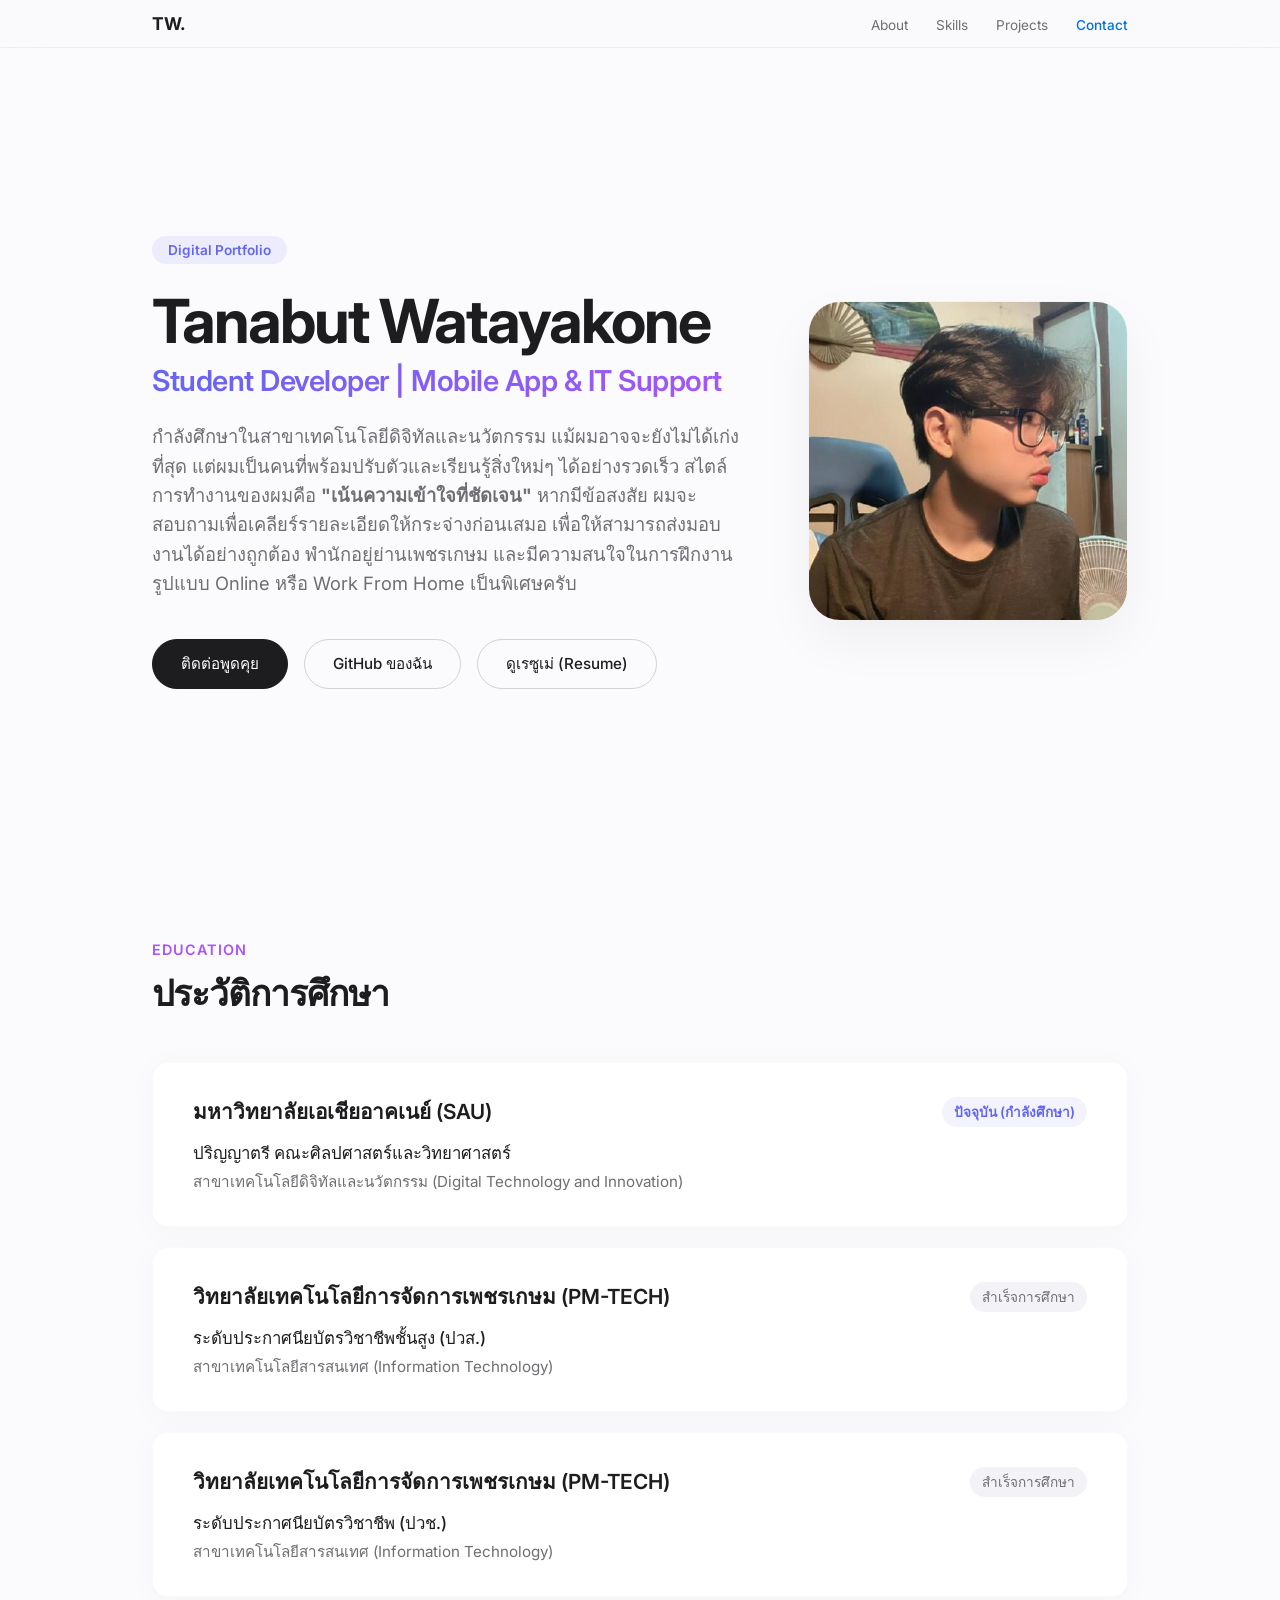
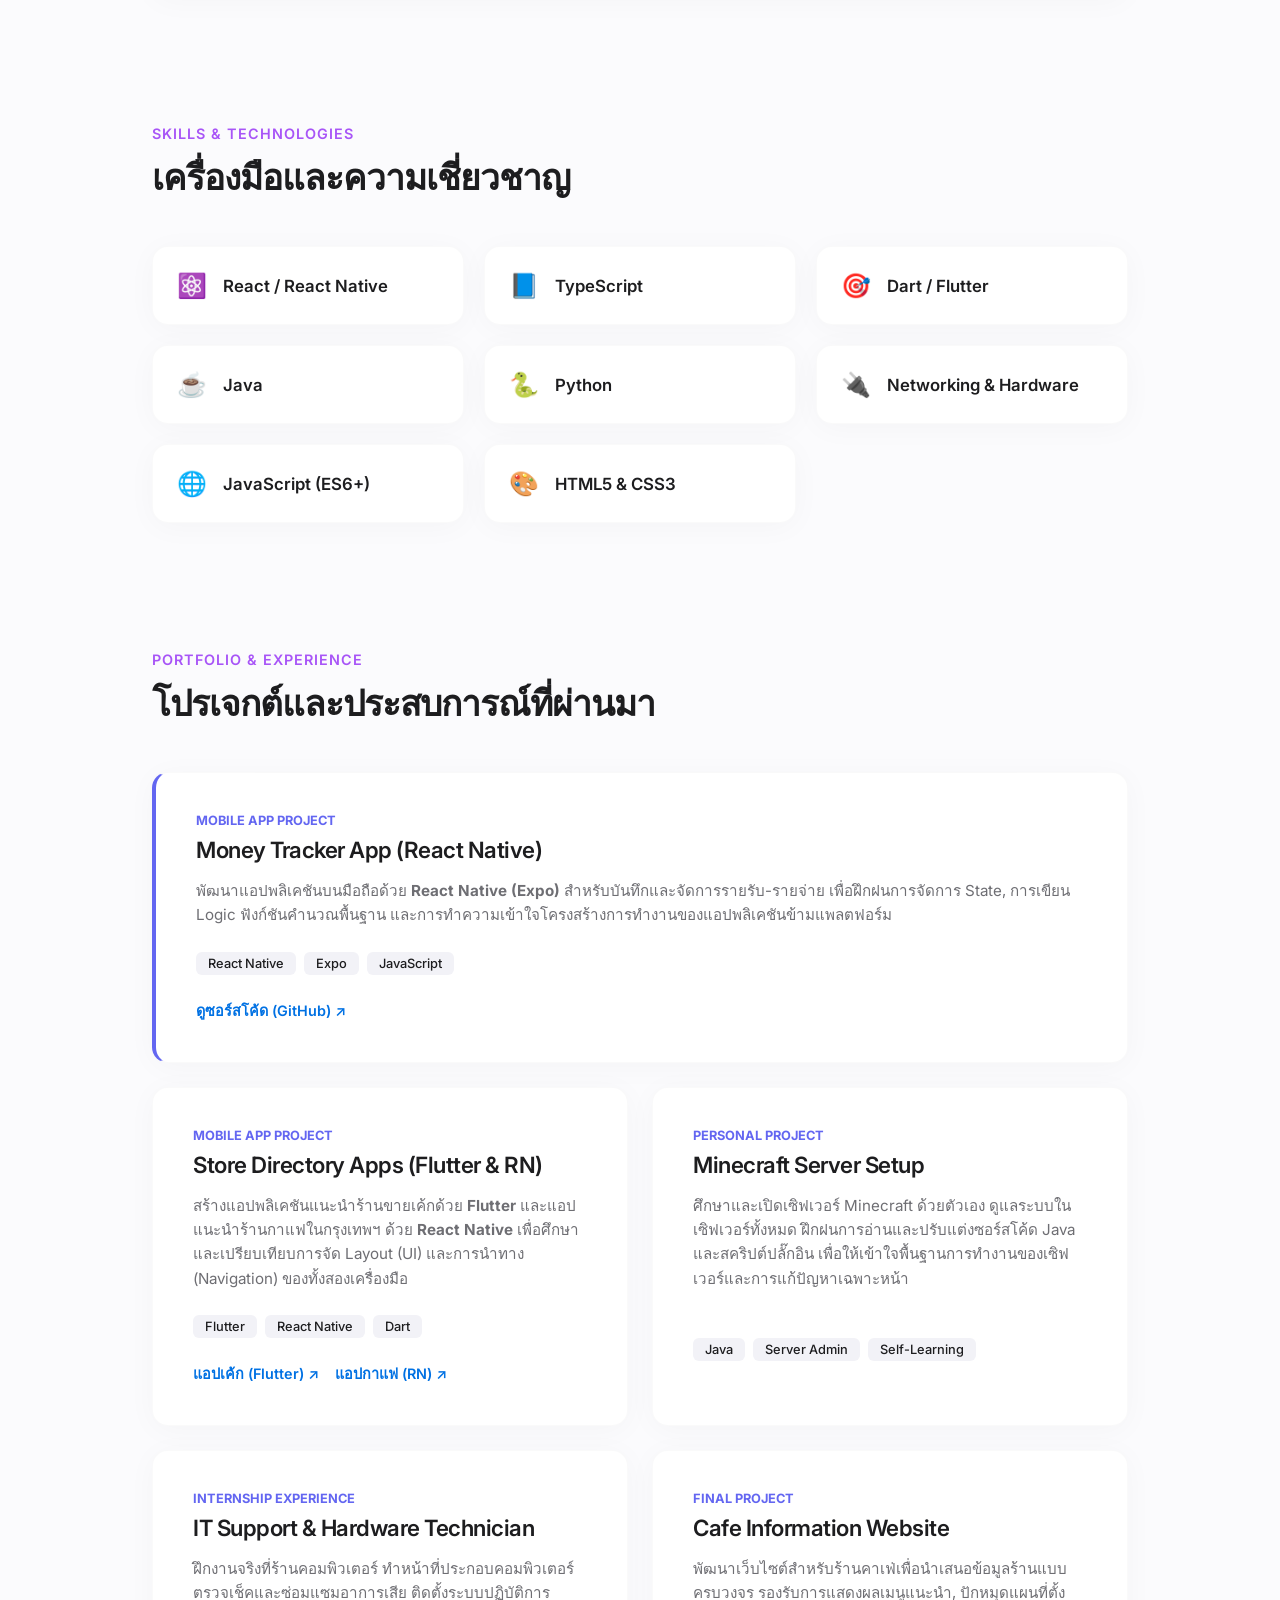
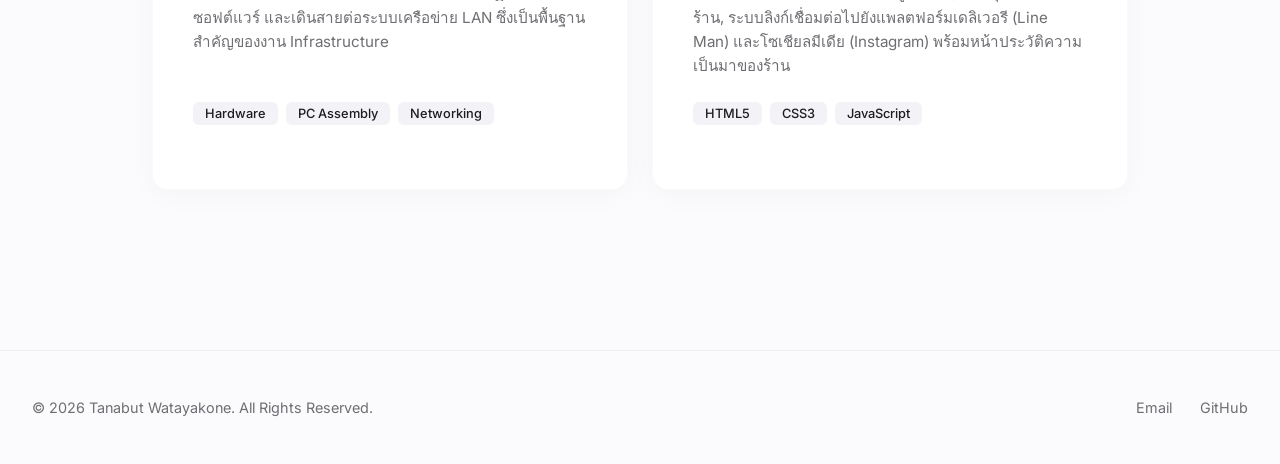
==== index.html @ 660d1220 "my resume" ====
<!doctype html>
<html lang="th">
  <head>
    <meta charset="UTF-8" />
    <meta name="viewport" content="width=device-width, initial-scale=1.0" />
    <link
      rel="icon"
      href="data:image/svg+xml,<svg xmlns=%22http://www.w3.org/2000/svg%22 viewBox=%220 0 100 100%22><text y=%22.9em%22 font-size=%2290%22>👨‍💻</text></svg>"
    />

    <!-- Meta Tags สำหรับการแชร์ไปยังแพลตฟอร์มต่างๆ (LINE, Facebook, Discord) -->
    <meta property="og:type" content="website" />
    <meta
      property="og:title"
      content="Tanabut Watayakone | Portfolio & Resume"
    />
    <meta
      property="og:description"
      content="นักศึกษาสาขาเทคโนโลยีดิจิทัลและนวัตกรรม มีทักษะความรู้ด้านการพัฒนา Mobile Application และโครงสร้างพื้นฐานไอที พร้อมเปิดรับโอกาสฝึกงาน"
    />
    <meta property="og:url" content="https://andbxnk.github.io/" />
    <meta property="og:image" content="https://andbxnk.github.io/profile.jpg" />
    <title>Tanabut Watayakone | Portfolio</title>
    <link rel="stylesheet" href="style.css" />
    <!-- ฟอนต์ Inter เพื่อความสะอาดและทันสมัย -->
    <link
      href="https://fonts.googleapis.com/css2?family=Inter:wght@300;400;500;600;700&display=swap"
      rel="stylesheet"
    />
  </head>
  <body>
    <!-- Navigation Bar -->
    <nav class="navbar">
      <div class="nav-container">
        <a href="#" class="nav-logo">TW.</a>
        <div class="nav-links">
          <a href="#about">About</a>
          <a href="#skills">Skills</a>
          <a href="#projects">Projects</a>
          <a href="mailto:tanabut1955@gmail.com" class="nav-cta">Contact</a>
        </div>
      </div>
    </nav>

    <main class="container">
      <!-- Section 1: Hero -->
      <section class="hero animate-on-scroll">
        <div class="hero-container">
          <div class="hero-content">
            <span class="badge">Digital Portfolio</span>
            <h1 class="hero-name">Tanabut Watayakone</h1>
            <h2 class="hero-title">
              Student Developer | Mobile App & IT Support
            </h2>
            <p class="hero-bio">
              กำลังศึกษาในสาขาเทคโนโลยีดิจิทัลและนวัตกรรม
              แม้ผมอาจจะยังไม่ได้เก่งที่สุด
              แต่ผมเป็นคนที่พร้อมปรับตัวและเรียนรู้สิ่งใหม่ๆ ได้อย่างรวดเร็ว
              สไตล์การทำงานของผมคือ
              <strong>"เน้นความเข้าใจที่ชัดเจน"</strong> หากมีข้อสงสัย
              ผมจะสอบถามเพื่อเคลียร์รายละเอียดให้กระจ่างก่อนเสมอ
              เพื่อให้สามารถส่งมอบงานได้อย่างถูกต้อง พำนักอยู่ย่านเพชรเกษม
              และมีความสนใจในการฝึกงานรูปแบบ Online หรือ Work From Home
              เป็นพิเศษครับ
            </p>
            <div class="hero-actions">
              <a href="mailto:tanabut1955@gmail.com" class="btn btn-primary"
                >ติดต่อพูดคุย</a
              >
              <a
                href="https://github.com/andbxnk"
                target="_blank"
                class="btn btn-secondary"
                >GitHub ของฉัน</a
              >
              <a href="resume.html" target="_blank" class="btn btn-secondary"
                >ดูเรซูเม่ (Resume)</a
              >
            </div>
          </div>
          <div class="hero-image">
            <img src="profile.jpg" alt="Tanabut Watayakone" />
          </div>
        </div>
      </section>

      <!-- Section 2: Education -->
      <section id="about" class="section animate-on-scroll">
        <h3 class="section-tag">Education</h3>
        <h2 class="section-title">ประวัติการศึกษา</h2>
        <div class="education-timeline">
          <div class="education-card">
            <div class="edu-header">
              <h4>มหาวิทยาลัยเอเชียอาคเนย์ (SAU)</h4>
              <span class="edu-date status-current">ปัจจุบัน (กำลังศึกษา)</span>
            </div>
            <p class="edu-degree">ปริญญาตรี คณะศิลปศาสตร์และวิทยาศาสตร์</p>
            <p class="edu-major">
              สาขาเทคโนโลยีดิจิทัลและนวัตกรรม (Digital Technology and
              Innovation)
            </p>
          </div>

          <div class="education-card">
            <div class="edu-header">
              <h4>วิทยาลัยเทคโนโลยีการจัดการเพชรเกษม (PM-TECH)</h4>
              <span class="edu-date">สำเร็จการศึกษา</span>
            </div>
            <p class="edu-degree">ระดับประกาศนียบัตรวิชาชีพชั้นสูง (ปวส.)</p>
            <p class="edu-major">
              สาขาเทคโนโลยีสารสนเทศ (Information Technology)
            </p>
          </div>

          <div class="education-card">
            <div class="edu-header">
              <h4>วิทยาลัยเทคโนโลยีการจัดการเพชรเกษม (PM-TECH)</h4>
              <span class="edu-date">สำเร็จการศึกษา</span>
            </div>
            <p class="edu-degree">ระดับประกาศนียบัตรวิชาชีพ (ปวช.)</p>
            <p class="edu-major">
              สาขาเทคโนโลยีสารสนเทศ (Information Technology)
            </p>
          </div>
        </div>
      </section>

      <!-- Section 3: Skills -->
      <section id="skills" class="section animate-on-scroll">
        <h3 class="section-tag">Skills & Technologies</h3>
        <h2 class="section-title">เครื่องมือและความเชี่ยวชาญ</h2>
        <div class="skills-grid">
          <div class="skill-card">
            <span class="skill-icon">⚛️</span>
            <h4>React / React Native</h4>
          </div>
          <div class="skill-card">
            <span class="skill-icon">📘</span>
            <h4>TypeScript</h4>
          </div>
          <div class="skill-card">
            <span class="skill-icon">🎯</span>
            <h4>Dart / Flutter</h4>
          </div>
          <div class="skill-card">
            <span class="skill-icon">☕</span>
            <h4>Java</h4>
          </div>
          <div class="skill-card">
            <span class="skill-icon">🐍</span>
            <h4>Python</h4>
          </div>
          <div class="skill-card">
            <span class="skill-icon">🔌</span>
            <h4>Networking & Hardware</h4>
          </div>
          <div class="skill-card">
            <span class="skill-icon">🌐</span>
            <h4>JavaScript (ES6+)</h4>
          </div>
          <div class="skill-card">
            <span class="skill-icon">🎨</span>
            <h4>HTML5 & CSS3</h4>
          </div>
        </div>
      </section>

      <!-- Section 4: Projects & Experience -->
      <section id="projects" class="section animate-on-scroll">
        <h3 class="section-tag">Portfolio & Experience</h3>
        <h2 class="section-title">โปรเจกต์และประสบการณ์ที่ผ่านมา</h2>

        <div class="projects-grid">
          <!-- ผลงาน 1: React Native App -->
          <div class="project-card featured-card">
            <div class="project-status">Mobile App Project</div>
            <h3>Money Tracker App (React Native)</h3>
            <p class="project-desc">
              พัฒนาแอปพลิเคชันบนมือถือด้วย
              <strong>React Native (Expo)</strong>
              สำหรับบันทึกและจัดการรายรับ-รายจ่าย เพื่อฝึกฝนการจัดการ State,
              การเขียน Logic ฟังก์ชันคำนวณพื้นฐาน
              และการทำความเข้าใจโครงสร้างการทำงานของแอปพลิเคชันข้ามแพลตฟอร์ม
            </p>
            <div class="project-tags">
              <span>React Native</span><span>Expo</span><span>JavaScript</span>
            </div>
            <div class="project-links">
              <a
                href="https://github.com/andbxnk/rn-money-tracker-app"
                target="_blank"
                class="btn-link"
                >ดูซอร์สโค้ด (GitHub) ↗</a
              >
            </div>
          </div>

          <!-- ผลงาน 2: Flutter & React Native Directory -->
          <div class="project-card">
            <div class="project-status">Mobile App Project</div>
            <h3>Store Directory Apps (Flutter & RN)</h3>
            <p class="project-desc">
              สร้างแอปพลิเคชันแนะนำร้านขายเค้กด้วย
              <strong>Flutter</strong> และแอปแนะนำร้านกาแฟในกรุงเทพฯ ด้วย
              <strong>React Native</strong> เพื่อศึกษาและเปรียบเทียบการจัด
              Layout (UI) และการนำทาง (Navigation) ของทั้งสองเครื่องมือ
            </p>
            <div class="project-tags">
              <span>Flutter</span><span>React Native</span><span>Dart</span>
            </div>
            <div class="project-links">
              <a
                href="https://github.com/andbxnk/flutter_cake_shop_app"
                target="_blank"
                class="btn-link"
                >แอปเค้ก (Flutter) ↗</a
              >
              <a
                href="https://github.com/andbxnk/rn-top-bkk-coffee-app-master-main"
                target="_blank"
                class="btn-link"
                >แอปกาแฟ (RN) ↗</a
              >
            </div>
          </div>

          <!-- ผลงาน 3: Minecraft Server -->
          <div class="project-card">
            <div class="project-status">Personal Project</div>
            <h3>Minecraft Server Setup</h3>
            <p class="project-desc">
              ศึกษาและเปิดเซิฟเวอร์ Minecraft ด้วยตัวเอง
              ดูแลระบบในเซิฟเวอร์ทั้งหมด ฝึกฝนการอ่านและปรับแต่งซอร์สโค้ด Java
              และสคริปต์ปลั๊กอิน
              เพื่อให้เข้าใจพื้นฐานการทำงานของเซิฟเวอร์และการแก้ปัญหาเฉพาะหน้า
            </p>
            <div class="project-tags">
              <span>Java</span><span>Server Admin</span
              ><span>Self-Learning</span>
            </div>
          </div>

          <!-- ผลงาน 4: ฝึกงานร้านคอมพิวเตอร์ -->
          <div class="project-card">
            <div class="project-status">Internship Experience</div>
            <h3>IT Support & Hardware Technician</h3>
            <p class="project-desc">
              ฝึกงานจริงที่ร้านคอมพิวเตอร์ ทำหน้าที่ประกอบคอมพิวเตอร์
              ตรวจเช็คและซ่อมแซมอาการเสีย ติดตั้งระบบปฏิบัติการ ซอฟต์แวร์
              และเดินสายต่อระบบเครือข่าย LAN ซึ่งเป็นพื้นฐานสำคัญของงาน
              Infrastructure
            </p>
            <div class="project-tags">
              <span>Hardware</span><span>PC Assembly</span
              ><span>Networking</span>
            </div>
          </div>

          <!-- ผลงาน: เว็บไซต์ร้านคาเฟ่ -->
          <div class="project-card">
            <div class="project-status">Final Project</div>
            <h3>Cafe Information Website</h3>
            <p class="project-desc">
              พัฒนาเว็บไซต์สำหรับร้านคาเฟ่เพื่อนำเสนอข้อมูลร้านแบบครบวงจร
              รองรับการแสดงผลเมนูแนะนำ, ปักหมุดแผนที่ตั้งร้าน,
              ระบบลิงก์เชื่อมต่อไปยังแพลตฟอร์มเดลิเวอรี (Line Man)
              และโซเชียลมีเดีย (Instagram) พร้อมหน้าประวัติความเป็นมาของร้าน
            </p>
            <div class="project-tags">
              <span>HTML5</span><span>CSS3</span><span>JavaScript</span>
            </div>
          </div>
        </div>
      </section>
    </main>

    <!-- Footer -->
    <footer class="footer">
      <p>© 2026 Tanabut Watayakone. All Rights Reserved.</p>
      <div class="footer-links">
        <a href="mailto:tanabut1955@gmail.com">Email</a>
        <a href="https://github.com/andbxnk" target="_blank">GitHub</a>
      </div>
    </footer>

    <script src="script.js"></script>
  </body>
</html>
---- style.css ----
/* ================= Design System (Apple + Stripe + Steam) ================= */
:root {
    --bg-color: #fbfbfd;           
    --card-bg: #ffffff;
    --text-main: #1d1d1f;          
    --text-muted: #6e6e73;         
    --accent-color: #0071e3;       
    --gradient-stripe: linear-gradient(135deg, #6366f1 0%, #a855f7 100%); 
    --border-radius-apple: 16px;    
    --shadow-subtle: 0 4px 30px rgba(0, 0, 0, 0.03);
    --shadow-hover: 0 20px 40px rgba(0, 0, 0, 0.08); 
}

/* ================= Base Reset ================= */
* {
    margin: 0;
    padding: 0;
    box-sizing: border-box;
    scroll-behavior: smooth;
}

body {
    font-family: 'Inter', -apple-system, BlinkMacSystemFont, sans-serif;
    background-color: var(--bg-color);
    color: var(--text-main);
    -webkit-font-smoothing: antialiased;
    padding-top: 80px; 
}

.container {
    width: 100%;
    max-width: 1040px;
    margin: 0 auto;
    padding: 0 2rem;
}

/* ================= Navigation Bar ================= */
.navbar {
    position: fixed;
    top: 0;
    left: 0;
    width: 100%;
    height: 48px;
    background: rgba(251, 251, 253, 0.8);
    backdrop-filter: blur(20px); 
    -webkit-backdrop-filter: blur(20px);
    z-index: 1000;
    border-bottom: 1px solid rgba(0, 0, 0, 0.05);
    display: flex;
    align-items: center;
}

.nav-container {
    width: 100%;
    max-width: 1040px;
    margin: 0 auto;
    padding: 0 2rem;
    display: flex;
    justify-content: space-between;
    align-items: center;
}

.nav-logo {
    font-weight: 700;
    font-size: 1.1rem;
    color: var(--text-main);
    text-decoration: none;
}

.nav-links a {
    color: var(--text-muted);
    text-decoration: none;
    font-size: 0.85rem;
    margin-left: 1.5rem;
    transition: color 0.2s ease;
}

.nav-links a:hover {
    color: var(--text-main);
}

.nav-links .nav-cta {
    color: var(--accent-color);
    font-weight: 500;
}

/* ================= Hero Section ================= */
.hero {
    min-height: 85vh;
    display: flex;
    align-items: center;
}

.hero-container {
    display: flex;
    align-items: center;
    justify-content: space-between;
    gap: 4rem;
    width: 100%;
}

.hero-content {
    flex: 1;
}

.hero-image {
    flex-shrink: 0;
}

.hero-image img {
    width: 320px;
    height: 320px;
    object-fit: cover;
    border-radius: 32px; 
    box-shadow: 0 20px 50px rgba(0, 0, 0, 0.05);
    border: 1px solid rgba(0, 0, 0, 0.03);
    transition: all 0.5s cubic-bezier(0.16, 1, 0.3, 1);
}

.hero-image img:hover {
    transform: translateY(-8px) scale(1.02) rotate(1deg);
    box-shadow: 0 30px 60px rgba(0, 0, 0, 0.12);
}

.badge {
    display: inline-block;
    background: rgba(99, 102, 241, 0.1);
    color: #6366f1;
    padding: 6px 16px;
    border-radius: 99px;
    font-size: 0.85rem;
    font-weight: 600;
    margin-bottom: 1.5rem;
}

.hero-name {
    font-size: 3.8rem;
    font-weight: 700;
    letter-spacing: -2px;
    line-height: 1.1;
    margin-bottom: 0.5rem;
}

.hero-title {
    font-size: 1.8rem;
    font-weight: 600;
    letter-spacing: -0.5px;
    margin-bottom: 1.5rem;
    background: var(--gradient-stripe);
    -webkit-background-clip: text;
    -webkit-text-fill-color: transparent;
    background-clip: text;
}

.hero-bio {
    font-size: 1.15rem;
    color: var(--text-muted);
    max-width: 620px;
    line-height: 1.6;
    margin-bottom: 2.5rem;
}

.hero-actions {
    display: flex;
    gap: 1rem;
}

.btn {
    display: inline-block;
    padding: 12px 28px;
    border-radius: 980px;
    font-size: 0.95rem;
    font-weight: 500;
    text-decoration: none;
    transition: all 0.3s cubic-bezier(0.16, 1, 0.3, 1);
}

.btn-primary {
    background-color: var(--text-main);
    color: #fff;
    border: 1px solid var(--text-main);
}

.btn-primary:hover {
    background-color: #333;
    transform: translateY(-2px);
    box-shadow: var(--shadow-hover);
}

.btn-secondary {
    background-color: transparent;
    color: var(--text-main);
    border: 1px solid #d2d2d7;
}

.btn-secondary:hover {
    background-color: rgba(0,0,0,0.02);
    border-color: var(--text-main);
    transform: translateY(-2px);
}

/* ================= Generic Sections ================= */
.section {
    padding: 6rem 0 2rem 0;
}

.section-tag {
    font-size: 0.9rem;
    text-transform: uppercase;
    letter-spacing: 1px;
    color: #a855f7;
    margin-bottom: 0.5rem;
    font-weight: 600;
}

.section-title {
    font-size: 2.2rem;
    font-weight: 700;
    letter-spacing: -1px;
    margin-bottom: 2.5rem;
}

/* ================= Education Timeline Layout ================= */
.education-timeline {
    display: flex;
    flex-direction: column;
    gap: 1.25rem; 
}

.education-card {
    background: var(--card-bg);
    border-radius: var(--border-radius-apple);
    padding: 2rem 2.5rem;
    box-shadow: var(--shadow-subtle);
    border: 1px solid rgba(0,0,0,0.02);
    transition: transform 0.3s ease, box-shadow 0.3s ease;
}

.education-card:hover {
    transform: translateY(-4px);
    box-shadow: var(--shadow-hover);
}

.edu-header {
    display: flex;
    justify-content: space-between;
    align-items: center;
    margin-bottom: 0.75rem;
}

.edu-header h4 {
    font-size: 1.3rem;
    font-weight: 600;
}

.edu-date {
    font-size: 0.85rem;
    color: var(--text-muted);
    font-weight: 500;
    background: #f2f2f7;
    padding: 4px 12px;
    border-radius: 20px;
}

.edu-date.status-current {
    color: #6366f1;
    background: rgba(99, 102, 241, 0.08);
    font-weight: 600;
}

.edu-degree {
    font-size: 1.05rem;
    font-weight: 500;
    color: var(--text-main);
}

.edu-major {
    color: var(--text-muted);
    font-size: 0.95rem;
    margin-top: 0.25rem;
}

/* ================= Skills Grid ================= */
.skills-grid {
    display: grid;
    grid-template-columns: repeat(auto-fill, minmax(240px, 1fr));
    gap: 1.25rem;
}

.skill-card {
    background: var(--card-bg);
    padding: 1.5rem;
    border-radius: var(--border-radius-apple);
    box-shadow: var(--shadow-subtle);
    border: 1px solid rgba(0,0,0,0.02);
    display: flex;
    align-items: center;
    gap: 1rem;
    transition: all 0.3s cubic-bezier(0.16, 1, 0.3, 1);
}

.skill-card:hover {
    transform: translateY(-5px);
    box-shadow: var(--shadow-hover);
    border-color: rgba(99, 102, 241, 0.2);
}

.skill-icon {
    font-size: 1.5rem;
}

.skill-card h4 {
    font-size: 1.05rem;
    font-weight: 600;
}

/* ================= Projects Grid ================= */
.projects-grid {
    display: grid;
    grid-template-columns: repeat(2, 1fr);
    gap: 1.5rem;
}

.project-card {
    background: var(--card-bg);
    padding: 2.5rem;
    border-radius: var(--border-radius-apple);
    box-shadow: var(--shadow-subtle);
    border: 1px solid rgba(0, 0, 0, 0.02);
    display: flex;
    flex-direction: column;
    transition: all 0.4s cubic-bezier(0.16, 1, 0.3, 1);
}

.featured-card {
    grid-column: span 2;
    border-left: 4px solid #6366f1;
}

.project-card:hover {
    transform: translateY(-6px);
    box-shadow: var(--shadow-hover);
}

.project-status {
    font-size: 0.8rem;
    color: #6366f1;
    font-weight: 700;
    text-transform: uppercase;
    margin-bottom: 0.5rem;
}

.project-card h3 {
    font-size: 1.4rem;
    font-weight: 600;
    margin-bottom: 1rem;
    letter-spacing: -0.5px;
}

.project-desc {
    color: var(--text-muted);
    font-size: 0.95rem;
    line-height: 1.6;
    margin-bottom: 1.5rem;
    flex-grow: 1;
}

.project-tags {
    display: flex;
    flex-wrap: wrap;
    gap: 0.5rem;
    margin-bottom: 1.5rem;
}

.project-tags span {
    font-size: 0.8rem;
    font-weight: 500;
    background: #f2f2f7;
    color: var(--text-main);
    padding: 4px 12px;
    border-radius: 6px;
}

/* Project Links Style (ใหม่) */
.project-links {
    display: flex;
    flex-wrap: wrap;
    gap: 1rem;
    margin-top: auto;
}

.btn-link {
    font-size: 0.9rem;
    font-weight: 600;
    color: var(--accent-color);
    text-decoration: none;
    transition: all 0.2s ease;
}

.btn-link:hover {
    text-decoration: underline;
    color: #005bb5;
}

/* ================= Footer ================= */
.footer {
    margin-top: 8rem;
    padding: 3rem 2rem;
    border-top: 1px solid rgba(0,0,0,0.05);
    display: flex;
    justify-content: space-between;
    align-items: center;
    color: var(--text-muted);
    font-size: 0.9rem;
}

.footer-links a {
    color: var(--text-muted);
    text-decoration: none;
    margin-left: 1.5rem;
    transition: color 0.2s ease;
}

.footer-links a:hover {
    color: var(--accent-color);
}

/* ================= Animation Classes ================= */
.animate-on-scroll {
    opacity: 0;
    transform: translateY(40px);
    transition: opacity 0.8s cubic-bezier(0.16, 1, 0.3, 1), transform 0.8s cubic-bezier(0.16, 1, 0.3, 1);
}

.is-visible {
    opacity: 1;
    transform: translateY(0);
}

/* Responsive */
@media (max-width: 900px) {
    .hero-container {
        flex-direction: column-reverse;
        gap: 2.5rem;
        text-align: center;
        align-items: center;
    }
    .hero-image img {
        width: 240px;
        height: 240px;
    }
    .hero-actions {
        justify-content: center;
    }
}

@media (max-width: 768px) {
    .hero-name { font-size: 2.8rem; }
    .hero-title { font-size: 1.5rem; }
    .projects-grid { grid-template-columns: 1fr; }
    .featured-card { grid-column: span 1; }
    .edu-header { flex-direction: column; align-items: flex-start; gap: 0.5rem; }
    .footer { flex-direction: column; gap: 1rem; text-align: center; }
}
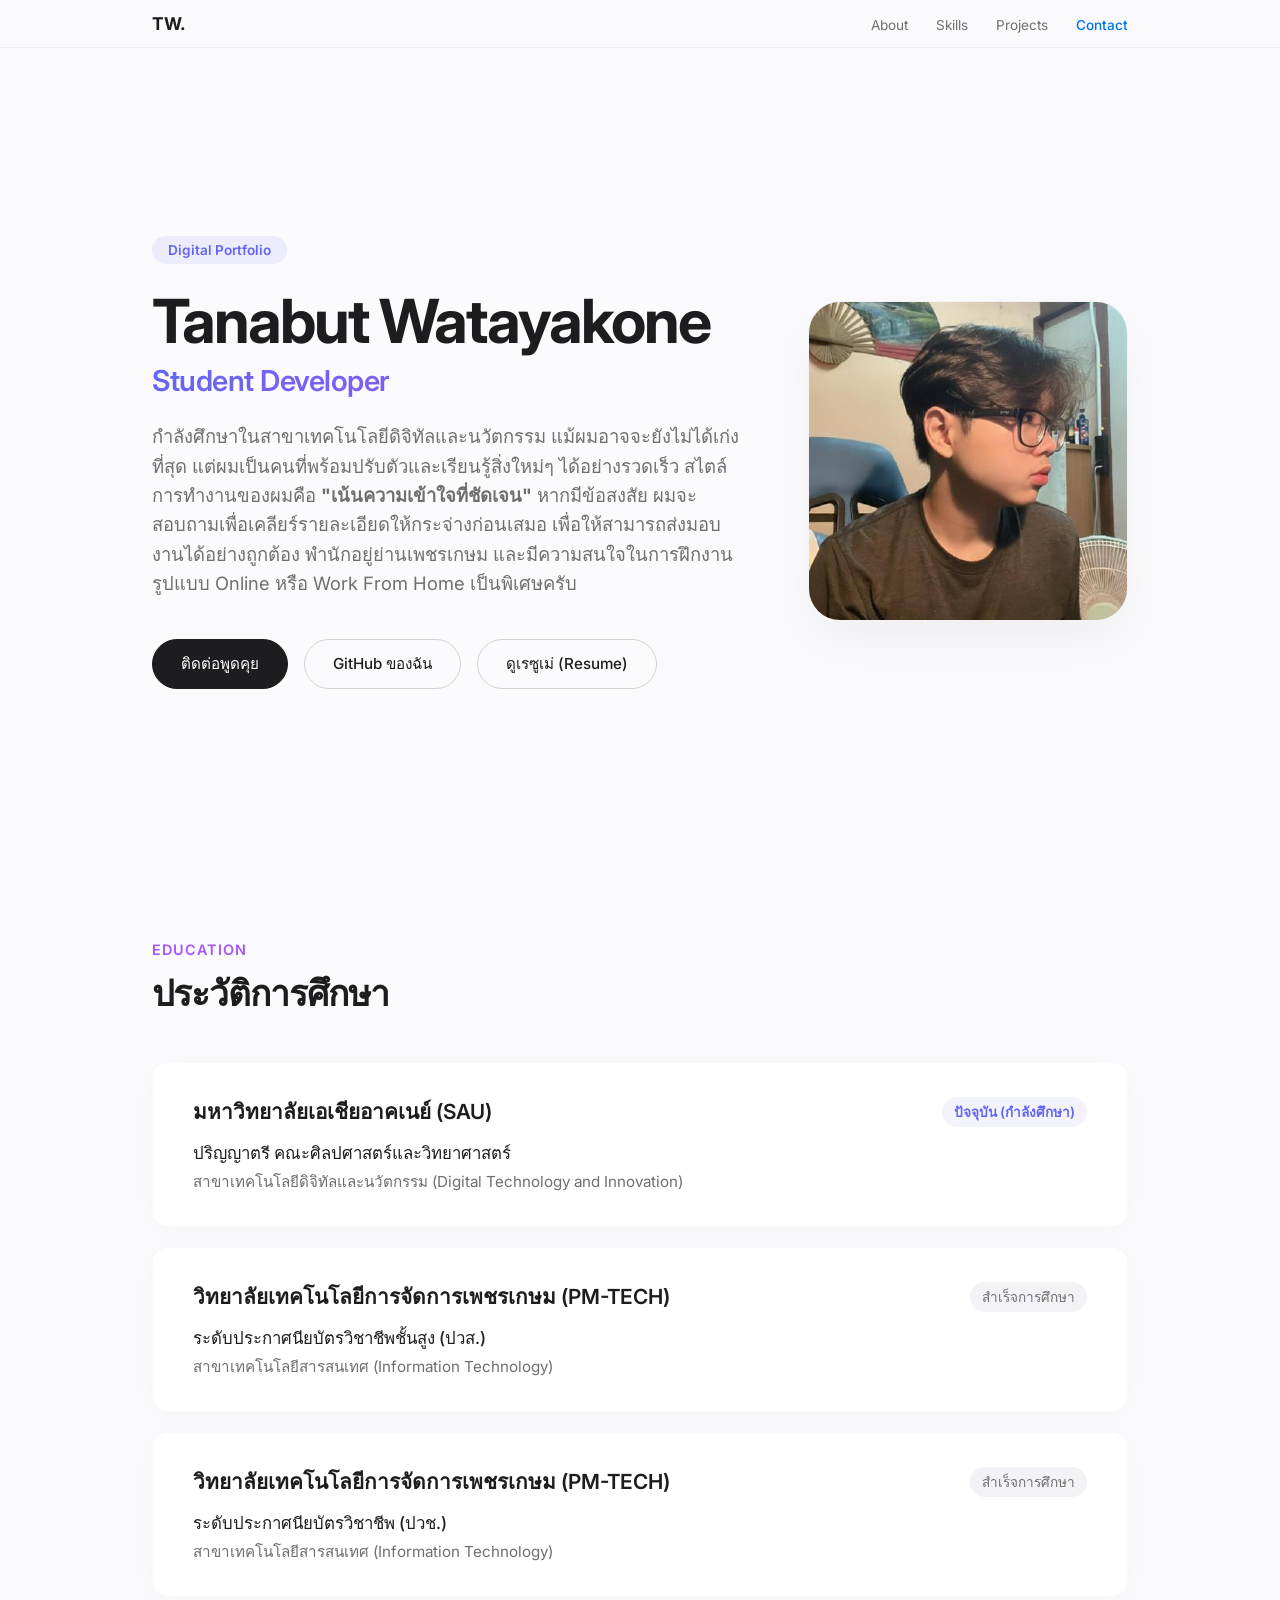
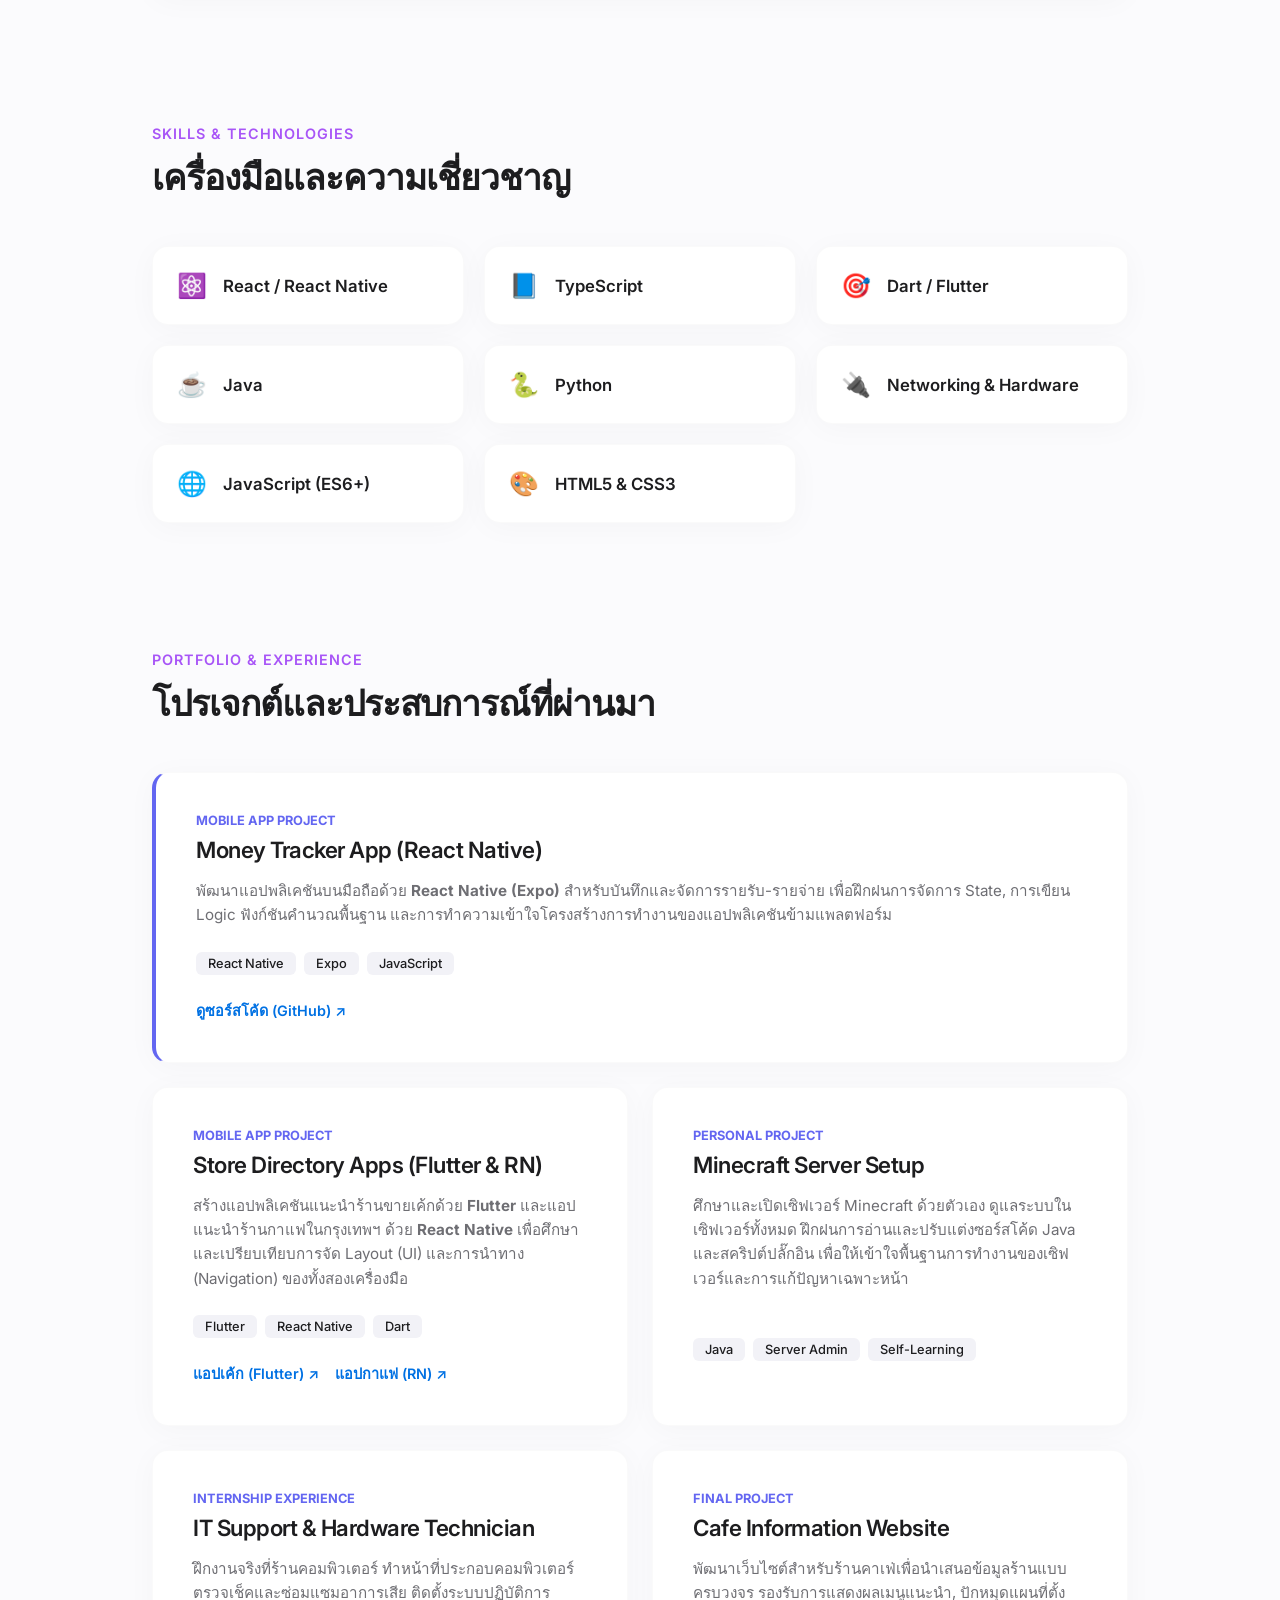
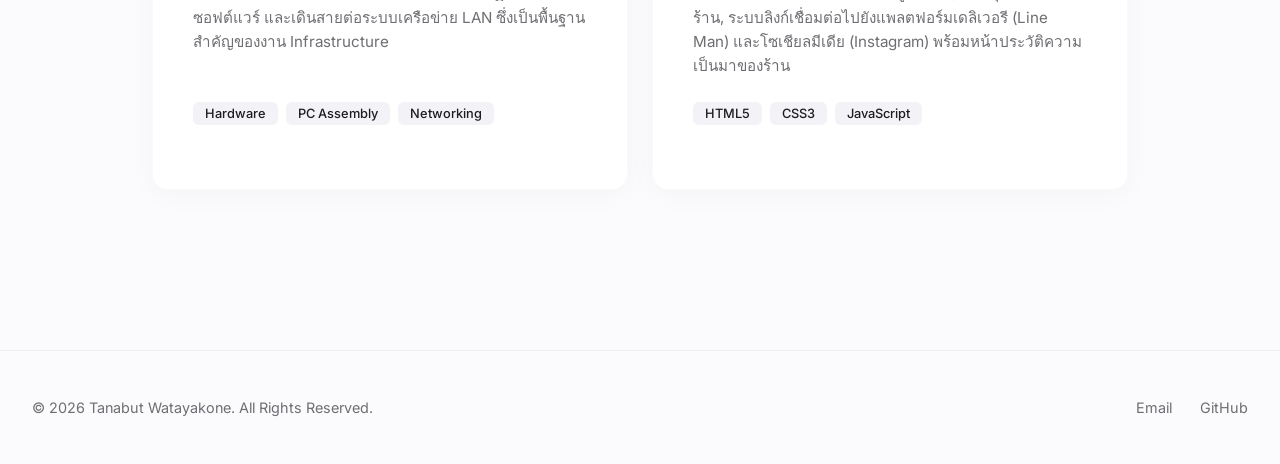
==== commit e97a62dd: "Fix HTML structure and content formatting" ====
--- a/index.html
+++ b/index.html
@@ -49,9 +49,7 @@
           <div class="hero-content">
             <span class="badge">Digital Portfolio</span>
             <h1 class="hero-name">Tanabut Watayakone</h1>
-            <h2 class="hero-title">
-              Student Developer | Mobile App & IT Support
-            </h2>
+            <h2 class="hero-title"></h2>
             <p class="hero-bio">
               กำลังศึกษาในสาขาเทคโนโลยีดิจิทัลและนวัตกรรม
               แม้ผมอาจจะยังไม่ได้เก่งที่สุด
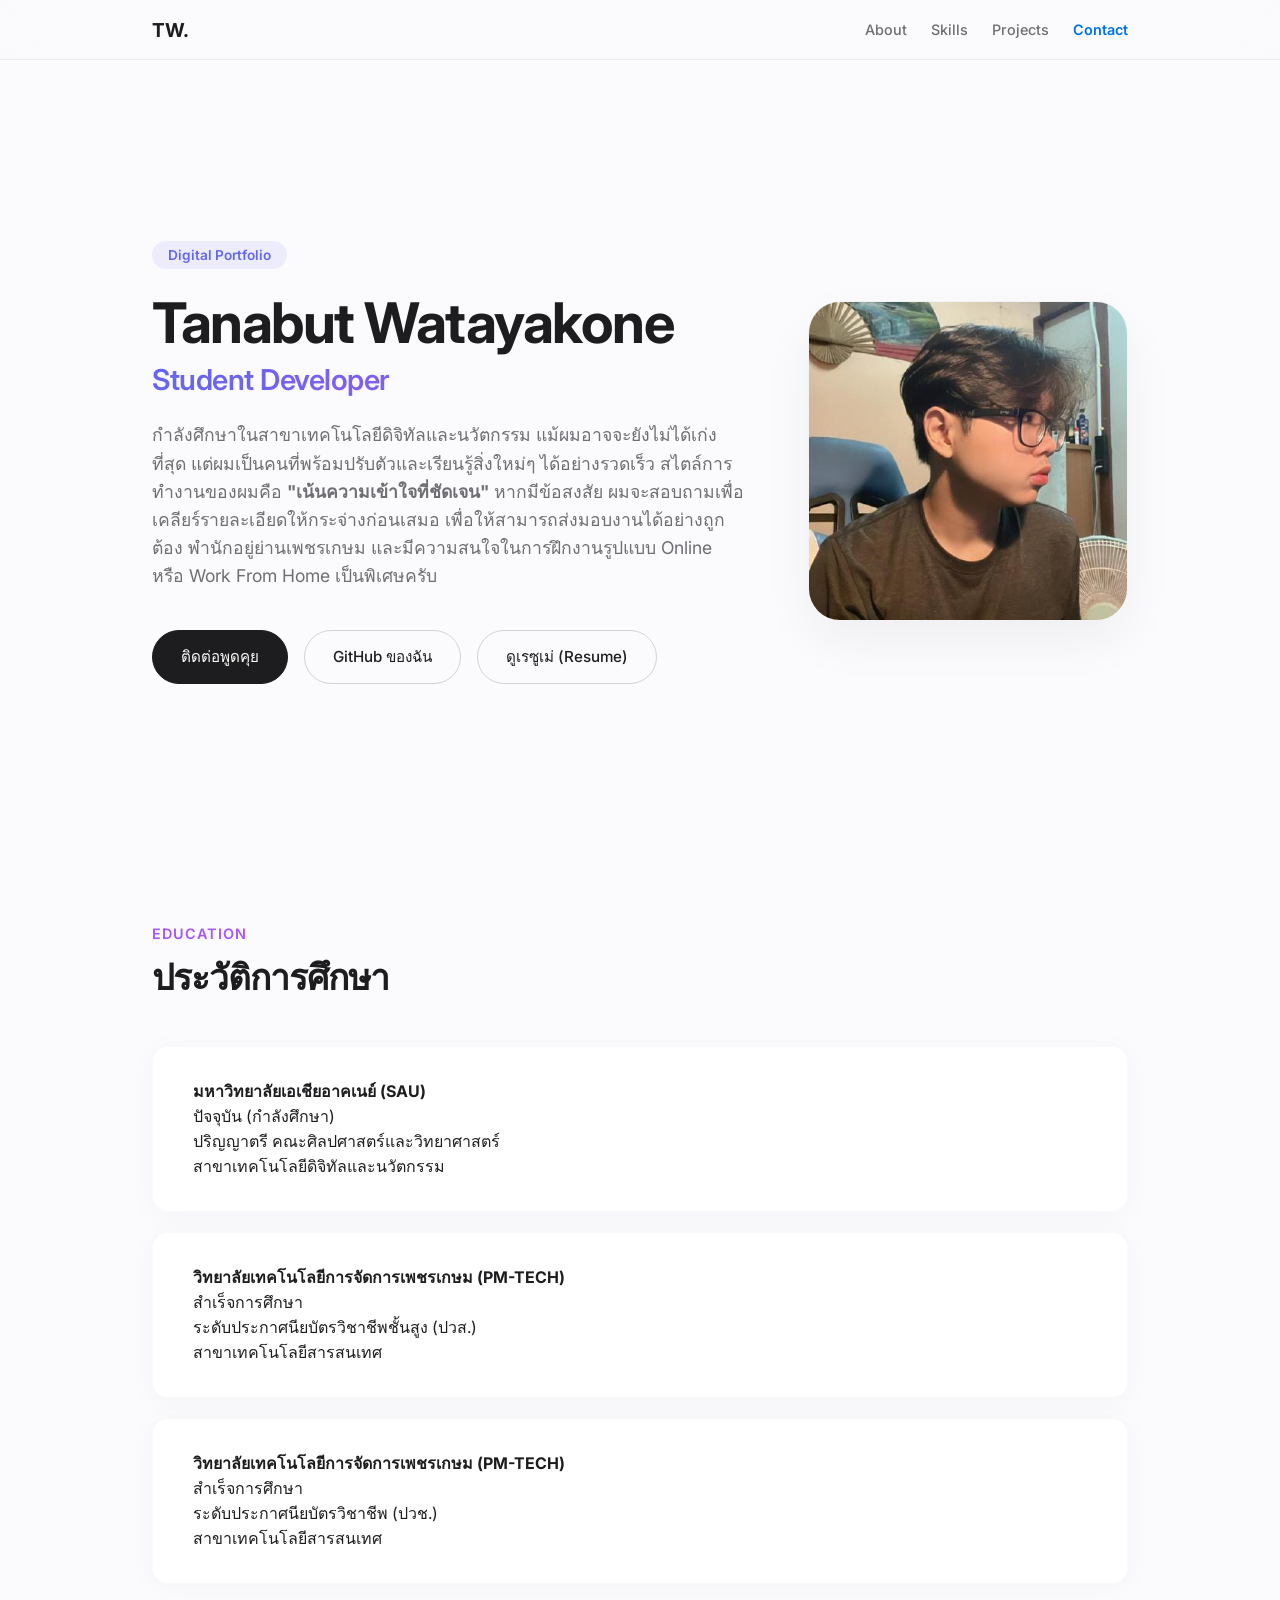
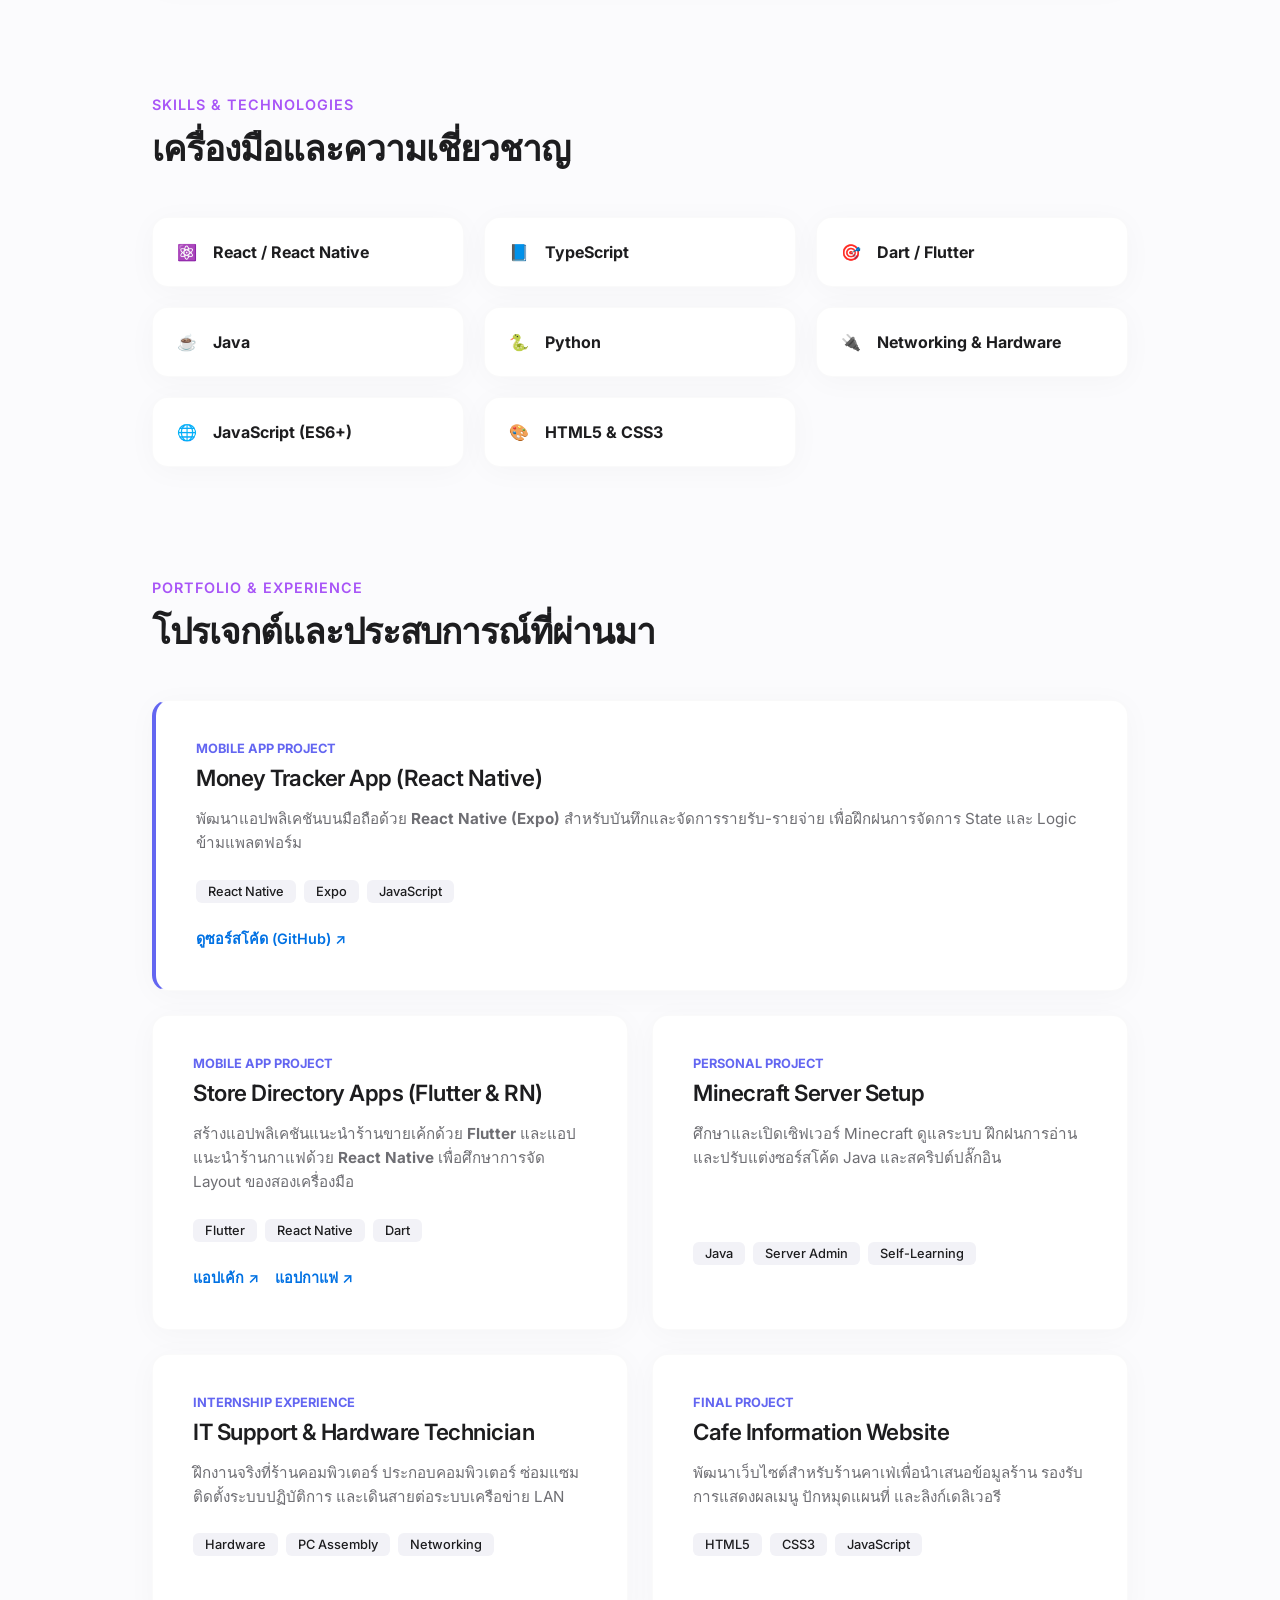
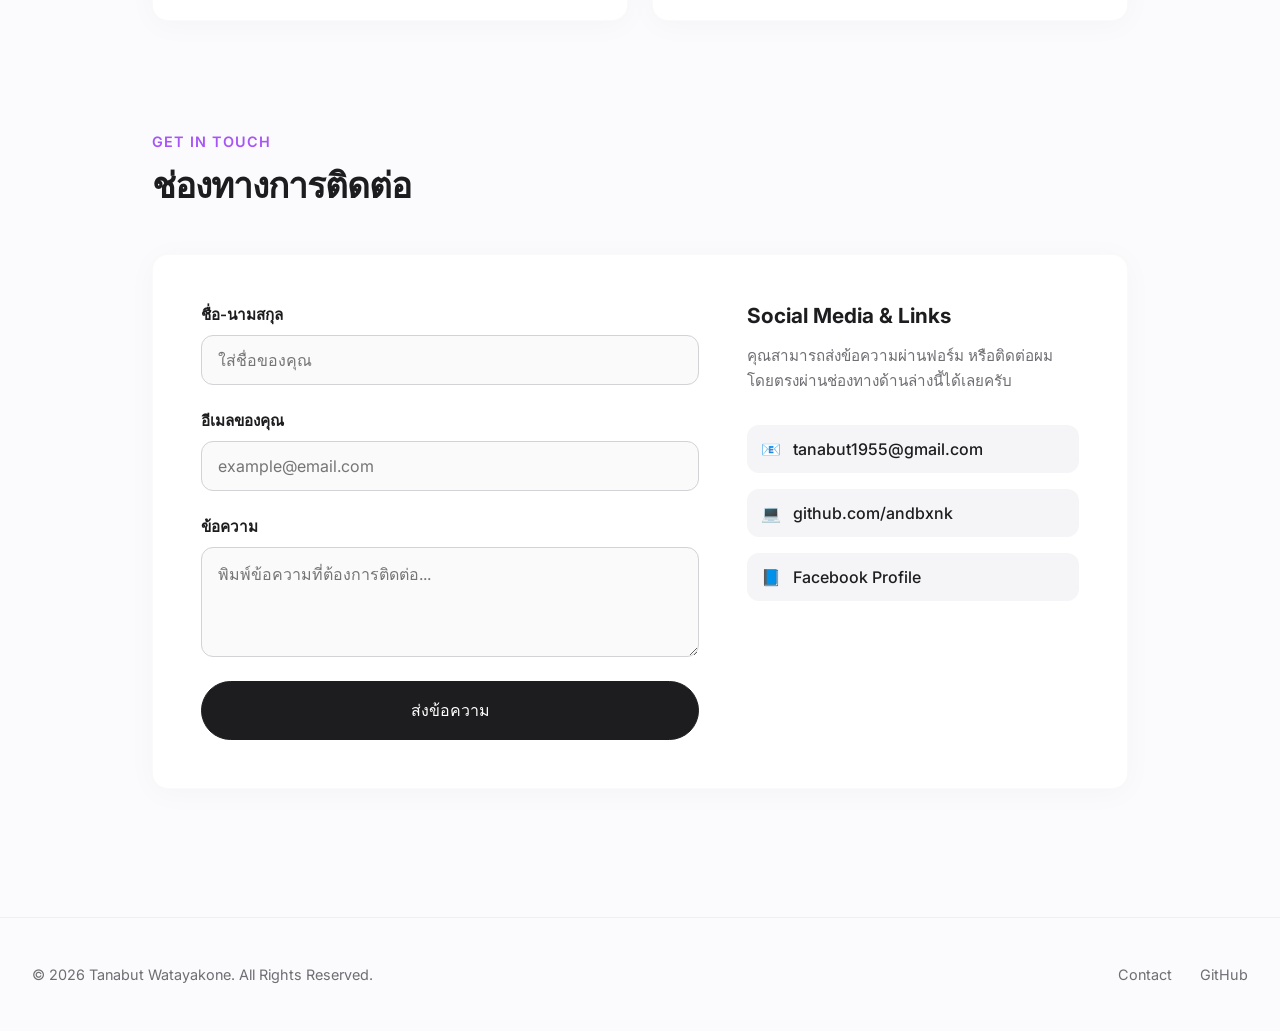
==== commit e4ac8ab2: "Add files via upload" ====
--- a/index.html
+++ b/index.html
@@ -3,33 +3,18 @@
   <head>
     <meta charset="UTF-8" />
     <meta name="viewport" content="width=device-width, initial-scale=1.0" />
-    <link
-      rel="icon"
-      href="data:image/svg+xml,<svg xmlns=%22http://www.w3.org/2000/svg%22 viewBox=%220 0 100 100%22><text y=%22.9em%22 font-size=%2290%22>👨‍💻</text></svg>"
-    />
+    <link rel="icon" href="data:image/svg+xml,<svg xmlns=%22http://www.w3.org/2000/svg%22 viewBox=%220 0 100 100%22><text y=%22.9em%22 font-size=%2290%22>👨‍💻</text></svg>" />
 
-    <!-- Meta Tags สำหรับการแชร์ไปยังแพลตฟอร์มต่างๆ (LINE, Facebook, Discord) -->
     <meta property="og:type" content="website" />
-    <meta
-      property="og:title"
-      content="Tanabut Watayakone | Portfolio & Resume"
-    />
-    <meta
-      property="og:description"
-      content="นักศึกษาสาขาเทคโนโลยีดิจิทัลและนวัตกรรม มีทักษะความรู้ด้านการพัฒนา Mobile Application และโครงสร้างพื้นฐานไอที พร้อมเปิดรับโอกาสฝึกงาน"
-    />
+    <meta property="og:title" content="Tanabut Watayakone | Portfolio & Resume" />
+    <meta property="og:description" content="นักศึกษาสาขาเทคโนโลยีดิจิทัลและนวัตกรรม มีทักษะความรู้ด้านการพัฒนา Mobile Application และโครงสร้างพื้นฐานไอที พร้อมเปิดรับโอกาสฝึกงาน" />
     <meta property="og:url" content="https://andbxnk.github.io/" />
     <meta property="og:image" content="https://andbxnk.github.io/profile.jpg" />
     <title>Tanabut Watayakone | Portfolio</title>
     <link rel="stylesheet" href="style.css" />
-    <!-- ฟอนต์ Inter เพื่อความสะอาดและทันสมัย -->
-    <link
-      href="https://fonts.googleapis.com/css2?family=Inter:wght@300;400;500;600;700&display=swap"
-      rel="stylesheet"
-    />
+    <link href="https://fonts.googleapis.com/css2?family=Inter:wght@300;400;500;600;700&display=swap" rel="stylesheet" />
   </head>
   <body>
-    <!-- Navigation Bar -->
     <nav class="navbar">
       <div class="nav-container">
         <a href="#" class="nav-logo">TW.</a>
@@ -37,13 +22,12 @@
           <a href="#about">About</a>
           <a href="#skills">Skills</a>
           <a href="#projects">Projects</a>
-          <a href="mailto:tanabut1955@gmail.com" class="nav-cta">Contact</a>
+          <a href="#contact" class="nav-cta">Contact</a>
         </div>
       </div>
     </nav>
 
     <main class="container">
-      <!-- Section 1: Hero -->
       <section class="hero animate-on-scroll">
         <div class="hero-container">
           <div class="hero-content">
@@ -51,29 +35,13 @@
             <h1 class="hero-name">Tanabut Watayakone</h1>
             <h2 class="hero-title"></h2>
             <p class="hero-bio">
-              กำลังศึกษาในสาขาเทคโนโลยีดิจิทัลและนวัตกรรม
-              แม้ผมอาจจะยังไม่ได้เก่งที่สุด
-              แต่ผมเป็นคนที่พร้อมปรับตัวและเรียนรู้สิ่งใหม่ๆ ได้อย่างรวดเร็ว
-              สไตล์การทำงานของผมคือ
-              <strong>"เน้นความเข้าใจที่ชัดเจน"</strong> หากมีข้อสงสัย
-              ผมจะสอบถามเพื่อเคลียร์รายละเอียดให้กระจ่างก่อนเสมอ
-              เพื่อให้สามารถส่งมอบงานได้อย่างถูกต้อง พำนักอยู่ย่านเพชรเกษม
-              และมีความสนใจในการฝึกงานรูปแบบ Online หรือ Work From Home
-              เป็นพิเศษครับ
+              กำลังศึกษาในสาขาเทคโนโลยีดิจิทัลและนวัตกรรม แม้ผมอาจจะยังไม่ได้เก่งที่สุด แต่ผมเป็นคนที่พร้อมปรับตัวและเรียนรู้สิ่งใหม่ๆ ได้อย่างรวดเร็ว สไตล์การทำงานของผมคือ
+              <strong>"เน้นความเข้าใจที่ชัดเจน"</strong> หากมีข้อสงสัย ผมจะสอบถามเพื่อเคลียร์รายละเอียดให้กระจ่างก่อนเสมอ เพื่อให้สามารถส่งมอบงานได้อย่างถูกต้อง พำนักอยู่ย่านเพชรเกษม และมีความสนใจในการฝึกงานรูปแบบ Online หรือ Work From Home เป็นพิเศษครับ
             </p>
             <div class="hero-actions">
-              <a href="mailto:tanabut1955@gmail.com" class="btn btn-primary"
-                >ติดต่อพูดคุย</a
-              >
-              <a
-                href="https://github.com/andbxnk"
-                target="_blank"
-                class="btn btn-secondary"
-                >GitHub ของฉัน</a
-              >
-              <a href="resume.html" target="_blank" class="btn btn-secondary"
-                >ดูเรซูเม่ (Resume)</a
-              >
+              <a href="#contact" class="btn btn-primary">ติดต่อพูดคุย</a>
+              <a href="https://github.com/andbxnk" target="_blank" class="btn btn-secondary">GitHub ของฉัน</a>
+              <a href="resume.html" target="_blank" class="btn btn-secondary">ดูเรซูเม่ (Resume)</a>
             </div>
           </div>
           <div class="hero-image">
@@ -82,7 +50,6 @@
         </div>
       </section>
 
-      <!-- Section 2: Education -->
       <section id="about" class="section animate-on-scroll">
         <h3 class="section-tag">Education</h3>
         <h2 class="section-title">ประวัติการศึกษา</h2>
@@ -93,194 +60,134 @@
               <span class="edu-date status-current">ปัจจุบัน (กำลังศึกษา)</span>
             </div>
             <p class="edu-degree">ปริญญาตรี คณะศิลปศาสตร์และวิทยาศาสตร์</p>
-            <p class="edu-major">
-              สาขาเทคโนโลยีดิจิทัลและนวัตกรรม (Digital Technology and
-              Innovation)
-            </p>
+            <p class="edu-major">สาขาเทคโนโลยีดิจิทัลและนวัตกรรม</p>
           </div>
-
           <div class="education-card">
             <div class="edu-header">
               <h4>วิทยาลัยเทคโนโลยีการจัดการเพชรเกษม (PM-TECH)</h4>
               <span class="edu-date">สำเร็จการศึกษา</span>
             </div>
             <p class="edu-degree">ระดับประกาศนียบัตรวิชาชีพชั้นสูง (ปวส.)</p>
-            <p class="edu-major">
-              สาขาเทคโนโลยีสารสนเทศ (Information Technology)
-            </p>
+            <p class="edu-major">สาขาเทคโนโลยีสารสนเทศ</p>
           </div>
-
           <div class="education-card">
             <div class="edu-header">
               <h4>วิทยาลัยเทคโนโลยีการจัดการเพชรเกษม (PM-TECH)</h4>
               <span class="edu-date">สำเร็จการศึกษา</span>
             </div>
             <p class="edu-degree">ระดับประกาศนียบัตรวิชาชีพ (ปวช.)</p>
-            <p class="edu-major">
-              สาขาเทคโนโลยีสารสนเทศ (Information Technology)
-            </p>
+            <p class="edu-major">สาขาเทคโนโลยีสารสนเทศ</p>
           </div>
         </div>
       </section>
 
-      <!-- Section 3: Skills -->
       <section id="skills" class="section animate-on-scroll">
         <h3 class="section-tag">Skills & Technologies</h3>
         <h2 class="section-title">เครื่องมือและความเชี่ยวชาญ</h2>
         <div class="skills-grid">
-          <div class="skill-card">
-            <span class="skill-icon">⚛️</span>
-            <h4>React / React Native</h4>
+          <div class="skill-card"><span class="skill-icon">⚛️</span><h4>React / React Native</h4></div>
+          <div class="skill-card"><span class="skill-icon">📘</span><h4>TypeScript</h4></div>
+          <div class="skill-card"><span class="skill-icon">🎯</span><h4>Dart / Flutter</h4></div>
+          <div class="skill-card"><span class="skill-icon">☕</span><h4>Java</h4></div>
+          <div class="skill-card"><span class="skill-icon">🐍</span><h4>Python</h4></div>
+          <div class="skill-card"><span class="skill-icon">🔌</span><h4>Networking & Hardware</h4></div>
+          <div class="skill-card"><span class="skill-icon">🌐</span><h4>JavaScript (ES6+)</h4></div>
+          <div class="skill-card"><span class="skill-icon">🎨</span><h4>HTML5 & CSS3</h4></div>
+        </div>
+      </section>
+
+      <section id="projects" class="section animate-on-scroll">
+        <h3 class="section-tag">Portfolio & Experience</h3>
+        <h2 class="section-title">โปรเจกต์และประสบการณ์ที่ผ่านมา</h2>
+        <div class="projects-grid">
+          <div class="project-card featured-card">
+            <div class="project-status">Mobile App Project</div>
+            <h3>Money Tracker App (React Native)</h3>
+            <p class="project-desc">พัฒนาแอปพลิเคชันบนมือถือด้วย <strong>React Native (Expo)</strong> สำหรับบันทึกและจัดการรายรับ-รายจ่าย เพื่อฝึกฝนการจัดการ State และ Logic ข้ามแพลตฟอร์ม</p>
+            <div class="project-tags"><span>React Native</span><span>Expo</span><span>JavaScript</span></div>
+            <div class="project-links"><a href="https://github.com/andbxnk/rn-money-tracker-app" target="_blank" class="btn-link">ดูซอร์สโค้ด (GitHub) ↗</a></div>
           </div>
-          <div class="skill-card">
-            <span class="skill-icon">📘</span>
-            <h4>TypeScript</h4>
+          <div class="project-card">
+            <div class="project-status">Mobile App Project</div>
+            <h3>Store Directory Apps (Flutter & RN)</h3>
+            <p class="project-desc">สร้างแอปพลิเคชันแนะนำร้านขายเค้กด้วย <strong>Flutter</strong> และแอปแนะนำร้านกาแฟด้วย <strong>React Native</strong> เพื่อศึกษาการจัด Layout ของสองเครื่องมือ</p>
+            <div class="project-tags"><span>Flutter</span><span>React Native</span><span>Dart</span></div>
+            <div class="project-links">
+              <a href="https://github.com/andbxnk/flutter_cake_shop_app" target="_blank" class="btn-link">แอปเค้ก ↗</a>
+              <a href="https://github.com/andbxnk/rn-top-bkk-coffee-app-master-main" target="_blank" class="btn-link">แอปกาแฟ ↗</a>
+            </div>
           </div>
-          <div class="skill-card">
-            <span class="skill-icon">🎯</span>
-            <h4>Dart / Flutter</h4>
+          <div class="project-card">
+            <div class="project-status">Personal Project</div>
+            <h3>Minecraft Server Setup</h3>
+            <p class="project-desc">ศึกษาและเปิดเซิฟเวอร์ Minecraft ดูแลระบบ ฝึกฝนการอ่านและปรับแต่งซอร์สโค้ด Java และสคริปต์ปลั๊กอิน</p>
+            <div class="project-tags"><span>Java</span><span>Server Admin</span><span>Self-Learning</span></div>
           </div>
-          <div class="skill-card">
-            <span class="skill-icon">☕</span>
-            <h4>Java</h4>
+          <div class="project-card">
+            <div class="project-status">Internship Experience</div>
+            <h3>IT Support & Hardware Technician</h3>
+            <p class="project-desc">ฝึกงานจริงที่ร้านคอมพิวเตอร์ ประกอบคอมพิวเตอร์ ซ่อมแซม ติดตั้งระบบปฏิบัติการ และเดินสายต่อระบบเครือข่าย LAN</p>
+            <div class="project-tags"><span>Hardware</span><span>PC Assembly</span><span>Networking</span></div>
           </div>
-          <div class="skill-card">
-            <span class="skill-icon">🐍</span>
-            <h4>Python</h4>
-          </div>
-          <div class="skill-card">
-            <span class="skill-icon">🔌</span>
-            <h4>Networking & Hardware</h4>
-          </div>
-          <div class="skill-card">
-            <span class="skill-icon">🌐</span>
-            <h4>JavaScript (ES6+)</h4>
-          </div>
-          <div class="skill-card">
-            <span class="skill-icon">🎨</span>
-            <h4>HTML5 & CSS3</h4>
+          <div class="project-card">
+            <div class="project-status">Final Project</div>
+            <h3>Cafe Information Website</h3>
+            <p class="project-desc">พัฒนาเว็บไซต์สำหรับร้านคาเฟ่เพื่อนำเสนอข้อมูลร้าน รองรับการแสดงผลเมนู ปักหมุดแผนที่ และลิงก์เดลิเวอรี</p>
+            <div class="project-tags"><span>HTML5</span><span>CSS3</span><span>JavaScript</span></div>
           </div>
         </div>
       </section>
 
-      <!-- Section 4: Projects & Experience -->
-      <section id="projects" class="section animate-on-scroll">
-        <h3 class="section-tag">Portfolio & Experience</h3>
-        <h2 class="section-title">โปรเจกต์และประสบการณ์ที่ผ่านมา</h2>
+      <section id="contact" class="section animate-on-scroll">
+        <h3 class="section-tag">Get In Touch</h3>
+        <h2 class="section-title">ช่องทางการติดต่อ</h2>
+        <div class="contact-container">
+          
+          <form class="contact-form" action="https://formspree.io/f/xvgzpyje" method="POST">
+            <div class="form-group">
+              <label for="name">ชื่อ-นามสกุล</label>
+              <input type="text" id="name" name="name" required placeholder="ใส่ชื่อของคุณ">
+            </div>
+            <div class="form-group">
+              <label for="email">อีเมลของคุณ</label>
+              <input type="email" id="email" name="email" required placeholder="example@email.com">
+            </div>
+            <div class="form-group">
+              <label for="message">ข้อความ</label>
+              <textarea id="message" name="message" rows="4" required placeholder="พิมพ์ข้อความที่ต้องการติดต่อ..."></textarea>
+            </div>
+            <button type="submit" class="btn btn-primary btn-submit">ส่งข้อความ</button>
+          </form>
 
-        <div class="projects-grid">
-          <!-- ผลงาน 1: React Native App -->
-          <div class="project-card featured-card">
-            <div class="project-status">Mobile App Project</div>
-            <h3>Money Tracker App (React Native)</h3>
-            <p class="project-desc">
-              พัฒนาแอปพลิเคชันบนมือถือด้วย
-              <strong>React Native (Expo)</strong>
-              สำหรับบันทึกและจัดการรายรับ-รายจ่าย เพื่อฝึกฝนการจัดการ State,
-              การเขียน Logic ฟังก์ชันคำนวณพื้นฐาน
-              และการทำความเข้าใจโครงสร้างการทำงานของแอปพลิเคชันข้ามแพลตฟอร์ม
-            </p>
-            <div class="project-tags">
-              <span>React Native</span><span>Expo</span><span>JavaScript</span>
-            </div>
-            <div class="project-links">
-              <a
-                href="https://github.com/andbxnk/rn-money-tracker-app"
-                target="_blank"
-                class="btn-link"
-                >ดูซอร์สโค้ด (GitHub) ↗</a
-              >
+          <div class="contact-info">
+            <h3>Social Media & Links</h3>
+            <p>คุณสามารถส่งข้อความผ่านฟอร์ม หรือติดต่อผมโดยตรงผ่านช่องทางด้านล่างนี้ได้เลยครับ</p>
+            <div class="social-links">
+              <a href="mailto:tanabut1955@gmail.com" class="social-item">
+                <span class="icon">📧</span> tanabut1955@gmail.com
+              </a>
+              <a href="https://github.com/andbxnk" target="_blank" class="social-item">
+                <span class="icon">💻</span> github.com/andbxnk
+              </a>
+              <a href="https://www.facebook.com/txnxbxt.bxnk" target="_blank" class="social-item">
+                <span class="icon">📘</span> Facebook Profile
+              </a>
             </div>
           </div>
 
-          <!-- ผลงาน 2: Flutter & React Native Directory -->
-          <div class="project-card">
-            <div class="project-status">Mobile App Project</div>
-            <h3>Store Directory Apps (Flutter & RN)</h3>
-            <p class="project-desc">
-              สร้างแอปพลิเคชันแนะนำร้านขายเค้กด้วย
-              <strong>Flutter</strong> และแอปแนะนำร้านกาแฟในกรุงเทพฯ ด้วย
-              <strong>React Native</strong> เพื่อศึกษาและเปรียบเทียบการจัด
-              Layout (UI) และการนำทาง (Navigation) ของทั้งสองเครื่องมือ
-            </p>
-            <div class="project-tags">
-              <span>Flutter</span><span>React Native</span><span>Dart</span>
-            </div>
-            <div class="project-links">
-              <a
-                href="https://github.com/andbxnk/flutter_cake_shop_app"
-                target="_blank"
-                class="btn-link"
-                >แอปเค้ก (Flutter) ↗</a
-              >
-              <a
-                href="https://github.com/andbxnk/rn-top-bkk-coffee-app-master-main"
-                target="_blank"
-                class="btn-link"
-                >แอปกาแฟ (RN) ↗</a
-              >
-            </div>
-          </div>
-
-          <!-- ผลงาน 3: Minecraft Server -->
-          <div class="project-card">
-            <div class="project-status">Personal Project</div>
-            <h3>Minecraft Server Setup</h3>
-            <p class="project-desc">
-              ศึกษาและเปิดเซิฟเวอร์ Minecraft ด้วยตัวเอง
-              ดูแลระบบในเซิฟเวอร์ทั้งหมด ฝึกฝนการอ่านและปรับแต่งซอร์สโค้ด Java
-              และสคริปต์ปลั๊กอิน
-              เพื่อให้เข้าใจพื้นฐานการทำงานของเซิฟเวอร์และการแก้ปัญหาเฉพาะหน้า
-            </p>
-            <div class="project-tags">
-              <span>Java</span><span>Server Admin</span
-              ><span>Self-Learning</span>
-            </div>
-          </div>
-
-          <!-- ผลงาน 4: ฝึกงานร้านคอมพิวเตอร์ -->
-          <div class="project-card">
-            <div class="project-status">Internship Experience</div>
-            <h3>IT Support & Hardware Technician</h3>
-            <p class="project-desc">
-              ฝึกงานจริงที่ร้านคอมพิวเตอร์ ทำหน้าที่ประกอบคอมพิวเตอร์
-              ตรวจเช็คและซ่อมแซมอาการเสีย ติดตั้งระบบปฏิบัติการ ซอฟต์แวร์
-              และเดินสายต่อระบบเครือข่าย LAN ซึ่งเป็นพื้นฐานสำคัญของงาน
-              Infrastructure
-            </p>
-            <div class="project-tags">
-              <span>Hardware</span><span>PC Assembly</span
-              ><span>Networking</span>
-            </div>
-          </div>
-
-          <!-- ผลงาน: เว็บไซต์ร้านคาเฟ่ -->
-          <div class="project-card">
-            <div class="project-status">Final Project</div>
-            <h3>Cafe Information Website</h3>
-            <p class="project-desc">
-              พัฒนาเว็บไซต์สำหรับร้านคาเฟ่เพื่อนำเสนอข้อมูลร้านแบบครบวงจร
-              รองรับการแสดงผลเมนูแนะนำ, ปักหมุดแผนที่ตั้งร้าน,
-              ระบบลิงก์เชื่อมต่อไปยังแพลตฟอร์มเดลิเวอรี (Line Man)
-              และโซเชียลมีเดีย (Instagram) พร้อมหน้าประวัติความเป็นมาของร้าน
-            </p>
-            <div class="project-tags">
-              <span>HTML5</span><span>CSS3</span><span>JavaScript</span>
-            </div>
-          </div>
         </div>
       </section>
+
     </main>
 
-    <!-- Footer -->
     <footer class="footer">
       <p>© 2026 Tanabut Watayakone. All Rights Reserved.</p>
       <div class="footer-links">
-        <a href="mailto:tanabut1955@gmail.com">Email</a>
+        <a href="#contact">Contact</a>
         <a href="https://github.com/andbxnk" target="_blank">GitHub</a>
       </div>
     </footer>
 
     <script src="script.js"></script>
   </body>
-</html>
+</html>
--- a/style.css
+++ b/style.css
@@ -1,4 +1,4 @@
-/* ================= Design System (Apple + Stripe + Steam) ================= */
+/* ================= Design System (Apple + Stripe) ================= */
 :root {
     --bg-color: #fbfbfd;           
     --card-bg: #ffffff;
@@ -40,7 +40,7 @@
     top: 0;
     left: 0;
     width: 100%;
-    height: 48px;
+    height: 60px;
     background: rgba(251, 251, 253, 0.8);
     backdrop-filter: blur(20px); 
     -webkit-backdrop-filter: blur(20px);
@@ -62,16 +62,22 @@
 
 .nav-logo {
     font-weight: 700;
-    font-size: 1.1rem;
+    font-size: 1.2rem;
     color: var(--text-main);
     text-decoration: none;
+}
+
+.nav-links {
+    display: flex;
+    align-items: center;
 }
 
 .nav-links a {
     color: var(--text-muted);
     text-decoration: none;
-    font-size: 0.85rem;
+    font-size: 0.9rem;
     margin-left: 1.5rem;
+    font-weight: 500;
     transition: color 0.2s ease;
 }
 
@@ -81,7 +87,7 @@
 
 .nav-links .nav-cta {
     color: var(--accent-color);
-    font-weight: 500;
+    font-weight: 600;
 }
 
 /* ================= Hero Section ================= */
@@ -134,9 +140,9 @@
 }
 
 .hero-name {
-    font-size: 3.8rem;
+    font-size: 3.5rem;
     font-weight: 700;
-    letter-spacing: -2px;
+    letter-spacing: -1.5px;
     line-height: 1.1;
     margin-bottom: 0.5rem;
 }
@@ -150,10 +156,11 @@
     -webkit-background-clip: text;
     -webkit-text-fill-color: transparent;
     background-clip: text;
+    min-height: 2.2rem;
 }
 
 .hero-bio {
-    font-size: 1.15rem;
+    font-size: 1.1rem;
     color: var(--text-muted);
     max-width: 620px;
     line-height: 1.6;
@@ -162,16 +169,18 @@
 
 .hero-actions {
     display: flex;
+    flex-wrap: wrap;
     gap: 1rem;
 }
 
 .btn {
     display: inline-block;
-    padding: 12px 28px;
+    padding: 14px 28px;
     border-radius: 980px;
     font-size: 0.95rem;
     font-weight: 500;
     text-decoration: none;
+    text-align: center;
     transition: all 0.3s cubic-bezier(0.16, 1, 0.3, 1);
 }
 
@@ -201,7 +210,7 @@
 
 /* ================= Generic Sections ================= */
 .section {
-    padding: 6rem 0 2rem 0;
+    padding: 5rem 0 2rem 0;
 }
 
 .section-tag {
@@ -220,191 +229,121 @@
     margin-bottom: 2.5rem;
 }
 
-/* ================= Education Timeline Layout ================= */
+/* ================= Grid Layouts ================= */
 .education-timeline {
     display: flex;
     flex-direction: column;
     gap: 1.25rem; 
 }
 
-.education-card {
+.education-card, .skill-card, .project-card {
     background: var(--card-bg);
     border-radius: var(--border-radius-apple);
-    padding: 2rem 2.5rem;
     box-shadow: var(--shadow-subtle);
     border: 1px solid rgba(0,0,0,0.02);
     transition: transform 0.3s ease, box-shadow 0.3s ease;
 }
 
-.education-card:hover {
+.education-card:hover, .skill-card:hover, .project-card:hover {
     transform: translateY(-4px);
     box-shadow: var(--shadow-hover);
 }
 
-.edu-header {
-    display: flex;
-    justify-content: space-between;
-    align-items: center;
-    margin-bottom: 0.75rem;
-}
-
-.edu-header h4 {
-    font-size: 1.3rem;
-    font-weight: 600;
-}
-
-.edu-date {
-    font-size: 0.85rem;
-    color: var(--text-muted);
-    font-weight: 500;
-    background: #f2f2f7;
-    padding: 4px 12px;
-    border-radius: 20px;
-}
-
-.edu-date.status-current {
-    color: #6366f1;
-    background: rgba(99, 102, 241, 0.08);
-    font-weight: 600;
-}
-
-.edu-degree {
-    font-size: 1.05rem;
-    font-weight: 500;
-    color: var(--text-main);
-}
-
-.edu-major {
-    color: var(--text-muted);
-    font-size: 0.95rem;
-    margin-top: 0.25rem;
-}
-
-/* ================= Skills Grid ================= */
+.education-card { padding: 2rem 2.5rem; }
+.skill-card { padding: 1.5rem; display: flex; align-items: center; gap: 1rem; }
+.project-card { padding: 2.5rem; display: flex; flex-direction: column; }
+
 .skills-grid {
     display: grid;
     grid-template-columns: repeat(auto-fill, minmax(240px, 1fr));
     gap: 1.25rem;
 }
 
-.skill-card {
-    background: var(--card-bg);
-    padding: 1.5rem;
-    border-radius: var(--border-radius-apple);
-    box-shadow: var(--shadow-subtle);
-    border: 1px solid rgba(0,0,0,0.02);
-    display: flex;
-    align-items: center;
-    gap: 1rem;
-    transition: all 0.3s cubic-bezier(0.16, 1, 0.3, 1);
-}
-
-.skill-card:hover {
-    transform: translateY(-5px);
-    box-shadow: var(--shadow-hover);
-    border-color: rgba(99, 102, 241, 0.2);
-}
-
-.skill-icon {
-    font-size: 1.5rem;
-}
-
-.skill-card h4 {
-    font-size: 1.05rem;
-    font-weight: 600;
-}
-
-/* ================= Projects Grid ================= */
 .projects-grid {
     display: grid;
     grid-template-columns: repeat(2, 1fr);
     gap: 1.5rem;
 }
 
-.project-card {
+.featured-card {
+    grid-column: span 2;
+    border-left: 4px solid #6366f1;
+}
+
+/* Project Text Styles */
+.project-status { font-size: 0.8rem; color: #6366f1; font-weight: 700; text-transform: uppercase; margin-bottom: 0.5rem; }
+.project-card h3 { font-size: 1.4rem; font-weight: 600; margin-bottom: 1rem; letter-spacing: -0.5px; }
+.project-desc { color: var(--text-muted); font-size: 0.95rem; line-height: 1.6; margin-bottom: 1.5rem; flex-grow: 1; }
+.project-tags { display: flex; flex-wrap: wrap; gap: 0.5rem; margin-bottom: 1.5rem; }
+.project-tags span { font-size: 0.8rem; font-weight: 500; background: #f2f2f7; color: var(--text-main); padding: 4px 12px; border-radius: 6px; }
+.project-links { display: flex; flex-wrap: wrap; gap: 1rem; margin-top: auto; }
+.btn-link { font-size: 0.9rem; font-weight: 600; color: var(--accent-color); text-decoration: none; }
+.btn-link:hover { text-decoration: underline; color: #005bb5; }
+
+/* ================= Contact Section (ใหม่) ================= */
+.contact-container {
+    display: grid;
+    grid-template-columns: 3fr 2fr;
+    gap: 3rem;
     background: var(--card-bg);
-    padding: 2.5rem;
+    padding: 3rem;
     border-radius: var(--border-radius-apple);
     box-shadow: var(--shadow-subtle);
     border: 1px solid rgba(0, 0, 0, 0.02);
-    display: flex;
-    flex-direction: column;
-    transition: all 0.4s cubic-bezier(0.16, 1, 0.3, 1);
-}
-
-.featured-card {
-    grid-column: span 2;
-    border-left: 4px solid #6366f1;
-}
-
-.project-card:hover {
-    transform: translateY(-6px);
-    box-shadow: var(--shadow-hover);
-}
-
-.project-status {
-    font-size: 0.8rem;
-    color: #6366f1;
-    font-weight: 700;
-    text-transform: uppercase;
-    margin-bottom: 0.5rem;
-}
-
-.project-card h3 {
-    font-size: 1.4rem;
-    font-weight: 600;
-    margin-bottom: 1rem;
-    letter-spacing: -0.5px;
-}
-
-.project-desc {
-    color: var(--text-muted);
-    font-size: 0.95rem;
-    line-height: 1.6;
-    margin-bottom: 1.5rem;
-    flex-grow: 1;
-}
-
-.project-tags {
-    display: flex;
-    flex-wrap: wrap;
-    gap: 0.5rem;
-    margin-bottom: 1.5rem;
-}
-
-.project-tags span {
-    font-size: 0.8rem;
+}
+
+.contact-form { display: flex; flex-direction: column; gap: 1.5rem; }
+.form-group { display: flex; flex-direction: column; gap: 0.5rem; }
+.form-group label { font-size: 0.95rem; font-weight: 600; color: var(--text-main); }
+
+.form-group input,
+.form-group textarea {
+    padding: 14px 16px;
+    border: 1px solid #d2d2d7;
+    border-radius: 12px;
+    font-family: inherit;
+    font-size: 1rem;
+    transition: all 0.2s ease;
+    background-color: #fafafa;
+}
+
+.form-group input:focus,
+.form-group textarea:focus {
+    outline: none;
+    border-color: var(--accent-color);
+    background-color: #fff;
+    box-shadow: 0 0 0 4px rgba(0, 113, 227, 0.1);
+}
+
+.btn-submit {
+    width: 100%;
+    cursor: pointer;
+    font-size: 1rem;
+    padding: 16px;
+}
+
+.contact-info h3 { font-size: 1.3rem; margin-bottom: 1rem; }
+.contact-info p { color: var(--text-muted); margin-bottom: 2rem; font-size: 0.95rem; line-height: 1.6; }
+
+.social-links { display: flex; flex-direction: column; gap: 1rem; }
+.social-item {
+    display: flex;
+    align-items: center;
+    gap: 12px;
+    color: var(--text-main);
+    text-decoration: none;
     font-weight: 500;
-    background: #f2f2f7;
-    color: var(--text-main);
-    padding: 4px 12px;
-    border-radius: 6px;
-}
-
-/* Project Links Style (ใหม่) */
-.project-links {
-    display: flex;
-    flex-wrap: wrap;
-    gap: 1rem;
-    margin-top: auto;
-}
-
-.btn-link {
-    font-size: 0.9rem;
-    font-weight: 600;
-    color: var(--accent-color);
-    text-decoration: none;
+    padding: 14px;
+    border-radius: 12px;
+    background: #f5f5f7;
     transition: all 0.2s ease;
 }
 
-.btn-link:hover {
-    text-decoration: underline;
-    color: #005bb5;
-}
-
-/* ================= Footer ================= */
+.social-item:hover { background: #e5e5ea; transform: translateX(6px); }
+
+/* ================= Footer & Animation ================= */
 .footer {
-    margin-top: 8rem;
+    margin-top: 6rem;
     padding: 3rem 2rem;
     border-top: 1px solid rgba(0,0,0,0.05);
     display: flex;
@@ -413,52 +352,54 @@
     color: var(--text-muted);
     font-size: 0.9rem;
 }
-
-.footer-links a {
-    color: var(--text-muted);
-    text-decoration: none;
-    margin-left: 1.5rem;
-    transition: color 0.2s ease;
-}
-
-.footer-links a:hover {
-    color: var(--accent-color);
-}
-
-/* ================= Animation Classes ================= */
+.footer-links a { color: var(--text-muted); text-decoration: none; margin-left: 1.5rem; transition: color 0.2s ease; }
+.footer-links a:hover { color: var(--accent-color); }
+
 .animate-on-scroll {
     opacity: 0;
     transform: translateY(40px);
     transition: opacity 0.8s cubic-bezier(0.16, 1, 0.3, 1), transform 0.8s cubic-bezier(0.16, 1, 0.3, 1);
 }
-
-.is-visible {
-    opacity: 1;
-    transform: translateY(0);
-}
-
-/* Responsive */
+.is-visible { opacity: 1; transform: translateY(0); }
+
+/* ================= Responsive Design (มือถือ 100%) ================= */
 @media (max-width: 900px) {
     .hero-container {
         flex-direction: column-reverse;
         gap: 2.5rem;
         text-align: center;
-        align-items: center;
     }
-    .hero-image img {
-        width: 240px;
-        height: 240px;
-    }
-    .hero-actions {
-        justify-content: center;
-    }
+    .hero-image img { width: 240px; height: 240px; }
+    .hero-actions { justify-content: center; }
+    .contact-container { grid-template-columns: 1fr; } /* ฟอร์มจะเรียงซ้อนกันบนแท็บเล็ต */
 }
 
 @media (max-width: 768px) {
-    .hero-name { font-size: 2.8rem; }
-    .hero-title { font-size: 1.5rem; }
+    .container { padding: 0 1.5rem; }
+    .hero-name { font-size: 2.5rem; letter-spacing: -1px; }
+    .hero-title { font-size: 1.4rem; min-height: 2rem; }
     .projects-grid { grid-template-columns: 1fr; }
     .featured-card { grid-column: span 1; }
-    .edu-header { flex-direction: column; align-items: flex-start; gap: 0.5rem; }
-    .footer { flex-direction: column; gap: 1rem; text-align: center; }
+    .footer { flex-direction: column; gap: 1.5rem; text-align: center; }
+}
+
+@media (max-width: 600px) {
+    /* ปรับ Navbar ในมือถือ */
+    .nav-container {
+        flex-direction: column;
+        gap: 12px;
+        padding: 12px 1.5rem;
+    }
+    .navbar { height: auto; padding-bottom: 12px; }
+    body { padding-top: 100px; }
+    .nav-links { flex-wrap: wrap; justify-content: center; gap: 12px; }
+    .nav-links a { margin-left: 0; font-size: 0.85rem; }
+
+    /* ปรับปุ่มทั้งหมดให้เป็นปุ่มยาวเต็มจอ กดง่ายบนมือถือ */
+    .hero-actions { flex-direction: column; width: 100%; gap: 12px; }
+    .hero-actions .btn { width: 100%; }
+
+    /* ปรับ Contact Layout */
+    .contact-container { padding: 1.5rem; gap: 2.5rem; }
+    .education-card { padding: 1.5rem; }
 }
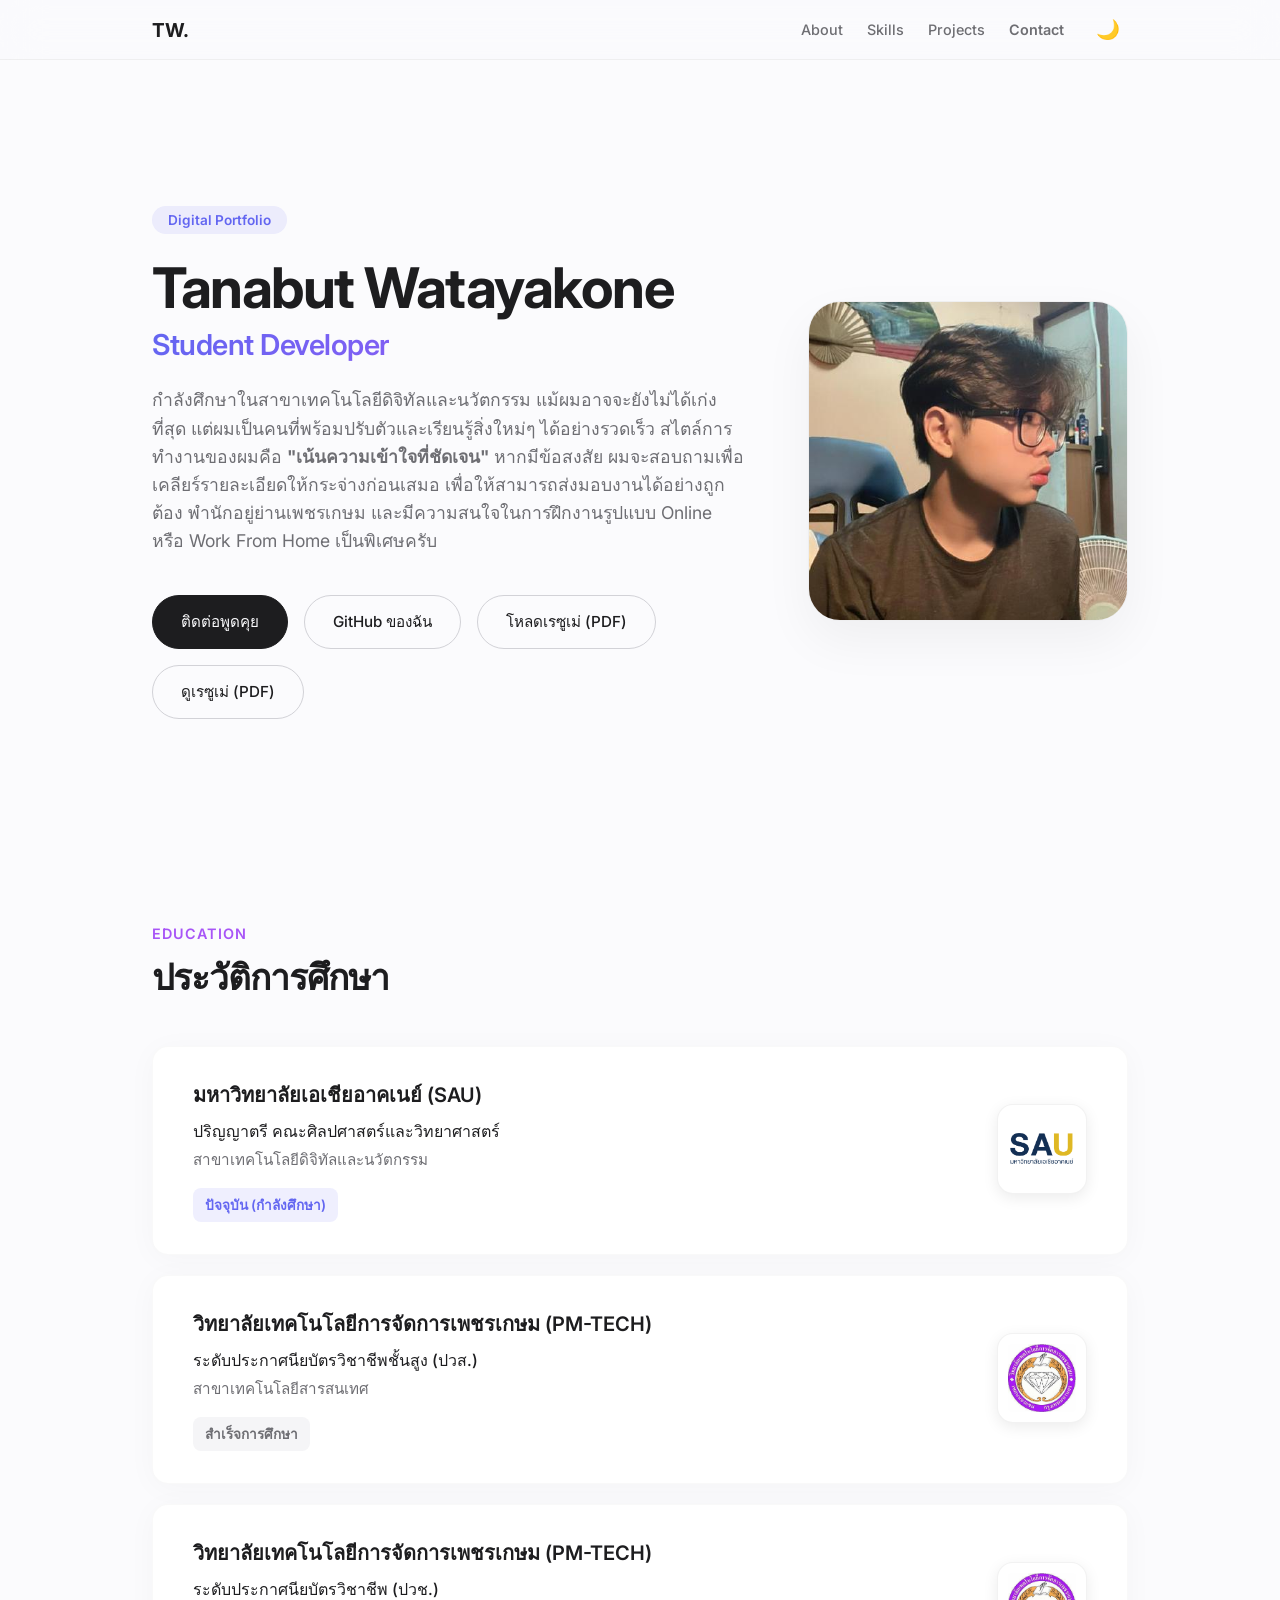
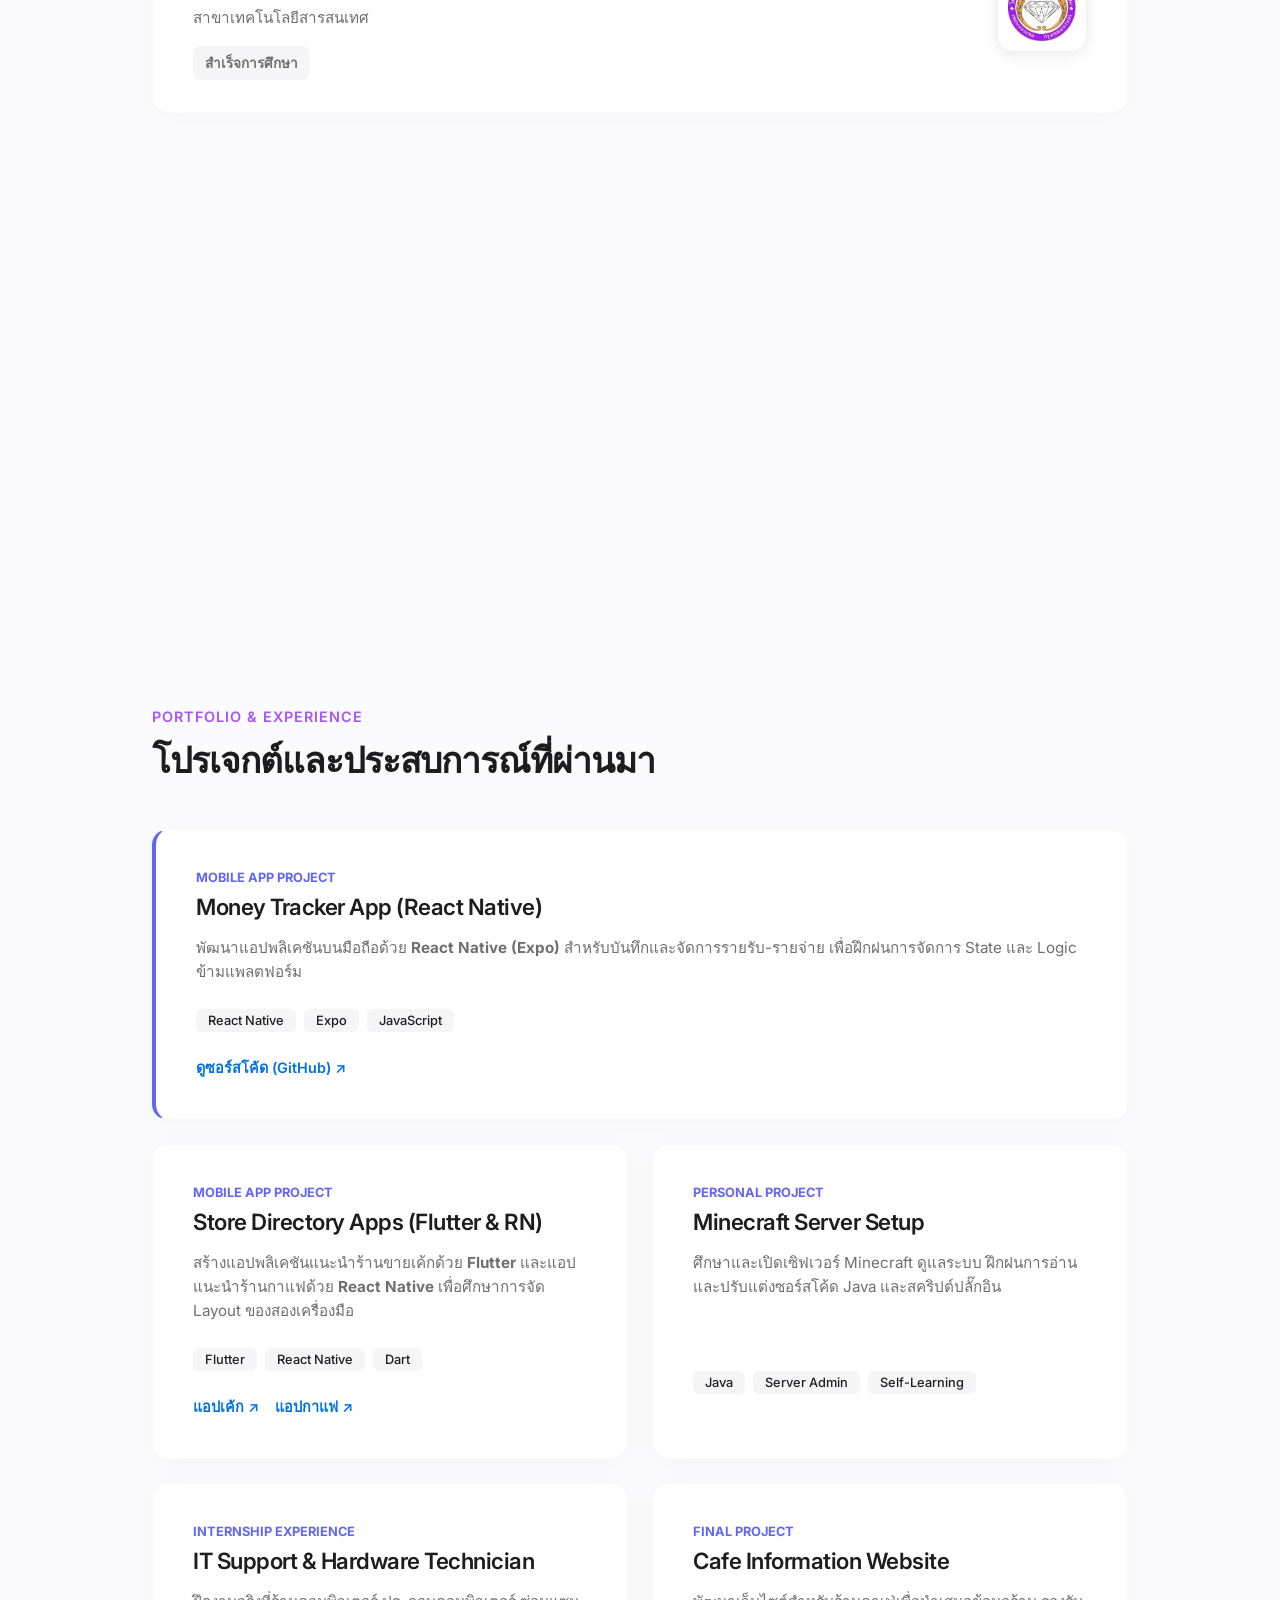
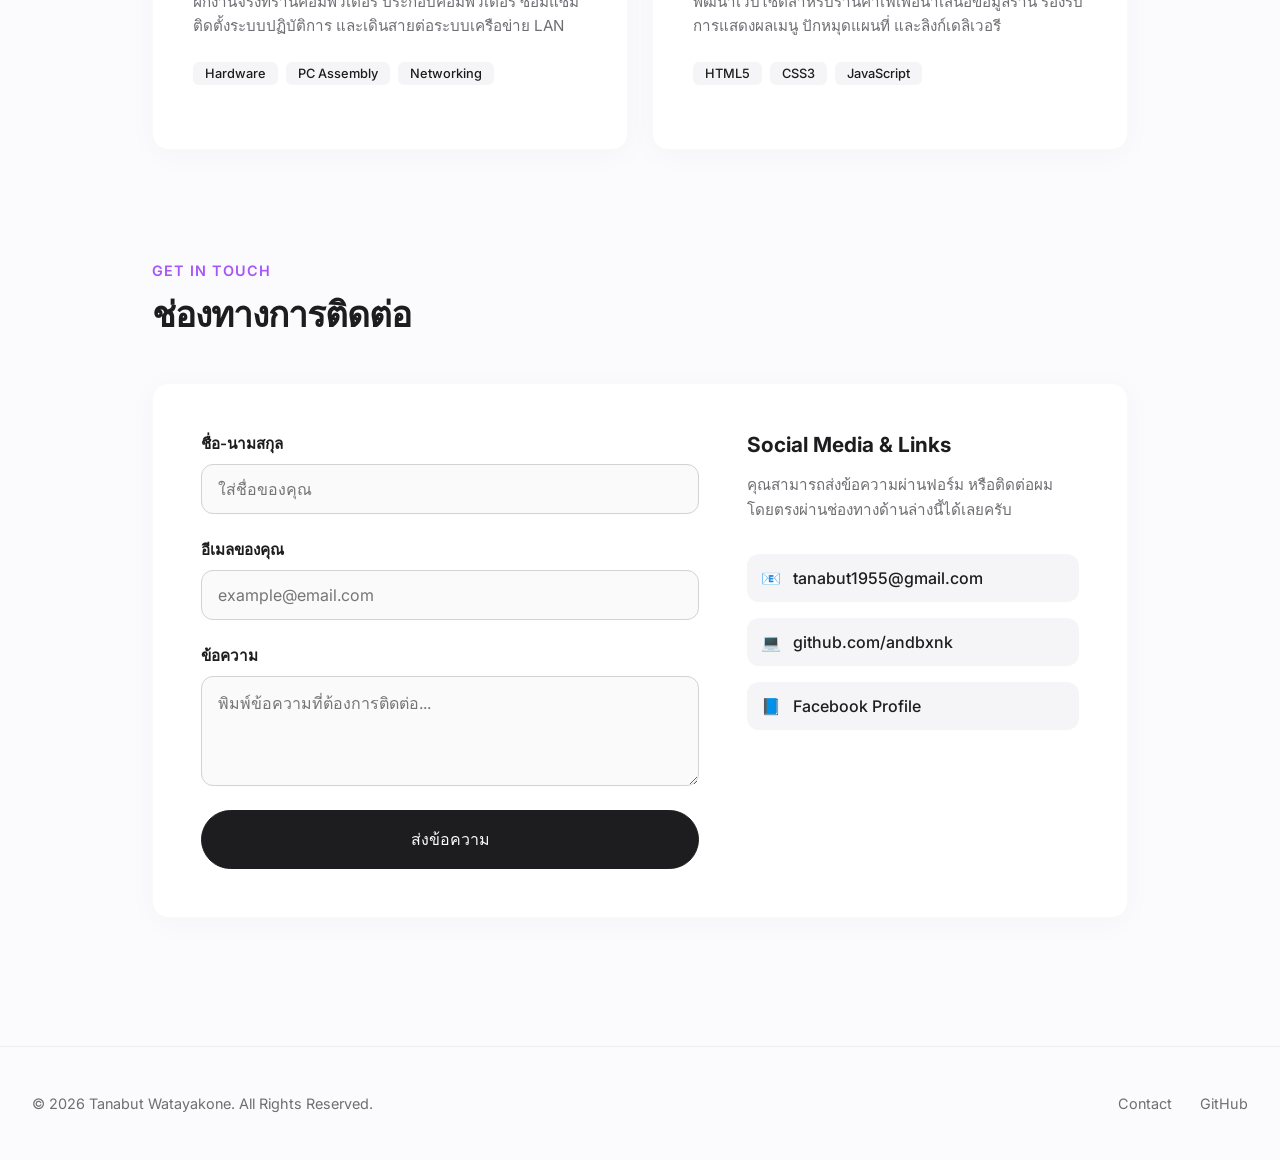
==== commit 3b38278a: "Add files via upload" ====
--- a/index.html
+++ b/index.html
@@ -1,5 +1,5 @@
 <!doctype html>
-<html lang="th">
+<html lang="th" data-theme="light">
   <head>
     <meta charset="UTF-8" />
     <meta name="viewport" content="width=device-width, initial-scale=1.0" />
@@ -19,10 +19,11 @@
       <div class="nav-container">
         <a href="#" class="nav-logo">TW.</a>
         <div class="nav-links">
-          <a href="#about">About</a>
-          <a href="#skills">Skills</a>
-          <a href="#projects">Projects</a>
-          <a href="#contact" class="nav-cta">Contact</a>
+          <a href="#about" class="nav-link">About</a>
+          <a href="#skills" class="nav-link">Skills</a>
+          <a href="#projects" class="nav-link">Projects</a>
+          <a href="#contact" class="nav-link nav-cta">Contact</a>
+          <button id="theme-toggle" aria-label="Toggle Dark Mode">🌙</button>
         </div>
       </div>
     </nav>
@@ -41,7 +42,8 @@
             <div class="hero-actions">
               <a href="#contact" class="btn btn-primary">ติดต่อพูดคุย</a>
               <a href="https://github.com/andbxnk" target="_blank" class="btn btn-secondary">GitHub ของฉัน</a>
-              <a href="resume.html" target="_blank" class="btn btn-secondary">ดูเรซูเม่ (Resume)</a>
+              <a href="tanabut.pdf" download class="btn btn-secondary">โหลดเรซูเม่ (PDF)</a>
+              <a href="https://docs.google.com/viewer?url=https://andbxnk.github.io/tanabut.pdf" target="_blank" class="btn btn-secondary">ดูเรซูเม่ (PDF)</a>
             </div>
           </div>
           <div class="hero-image">
@@ -54,30 +56,49 @@
         <h3 class="section-tag">Education</h3>
         <h2 class="section-title">ประวัติการศึกษา</h2>
         <div class="education-timeline">
+          
           <div class="education-card">
-            <div class="edu-header">
-              <h4>มหาวิทยาลัยเอเชียอาคเนย์ (SAU)</h4>
-              <span class="edu-date status-current">ปัจจุบัน (กำลังศึกษา)</span>
-            </div>
-            <p class="edu-degree">ปริญญาตรี คณะศิลปศาสตร์และวิทยาศาสตร์</p>
-            <p class="edu-major">สาขาเทคโนโลยีดิจิทัลและนวัตกรรม</p>
-          </div>
+            <div class="edu-content">
+              <div class="edu-left">
+                <h4>มหาวิทยาลัยเอเชียอาคเนย์ (SAU)</h4>
+                <p class="edu-degree">ปริญญาตรี คณะศิลปศาสตร์และวิทยาศาสตร์</p>
+                <p class="edu-major">สาขาเทคโนโลยีดิจิทัลและนวัตกรรม</p>
+                <span class="edu-date status-current">ปัจจุบัน (กำลังศึกษา)</span>
+              </div>
+              <div class="edu-right">
+                <img src="SAU.png" alt="SAU Logo" class="edu-logo">
+              </div>
+            </div>
+          </div>
+
           <div class="education-card">
-            <div class="edu-header">
-              <h4>วิทยาลัยเทคโนโลยีการจัดการเพชรเกษม (PM-TECH)</h4>
-              <span class="edu-date">สำเร็จการศึกษา</span>
-            </div>
-            <p class="edu-degree">ระดับประกาศนียบัตรวิชาชีพชั้นสูง (ปวส.)</p>
-            <p class="edu-major">สาขาเทคโนโลยีสารสนเทศ</p>
-          </div>
+            <div class="edu-content">
+              <div class="edu-left">
+                <h4>วิทยาลัยเทคโนโลยีการจัดการเพชรเกษม (PM-TECH)</h4>
+                <p class="edu-degree">ระดับประกาศนียบัตรวิชาชีพชั้นสูง (ปวส.)</p>
+                <p class="edu-major">สาขาเทคโนโลยีสารสนเทศ</p>
+                <span class="edu-date">สำเร็จการศึกษา</span>
+              </div>
+              <div class="edu-right">
+                <img src="pm-tech.jpg" alt="PM-TECH Logo" class="edu-logo">
+              </div>
+            </div>
+          </div>
+
           <div class="education-card">
-            <div class="edu-header">
-              <h4>วิทยาลัยเทคโนโลยีการจัดการเพชรเกษม (PM-TECH)</h4>
-              <span class="edu-date">สำเร็จการศึกษา</span>
-            </div>
-            <p class="edu-degree">ระดับประกาศนียบัตรวิชาชีพ (ปวช.)</p>
-            <p class="edu-major">สาขาเทคโนโลยีสารสนเทศ</p>
-          </div>
+            <div class="edu-content">
+              <div class="edu-left">
+                <h4>วิทยาลัยเทคโนโลยีการจัดการเพชรเกษม (PM-TECH)</h4>
+                <p class="edu-degree">ระดับประกาศนียบัตรวิชาชีพ (ปวช.)</p>
+                <p class="edu-major">สาขาเทคโนโลยีสารสนเทศ</p>
+                <span class="edu-date">สำเร็จการศึกษา</span>
+              </div>
+              <div class="edu-right">
+                <img src="pm-tech.jpg" alt="PM-TECH Logo" class="edu-logo">
+              </div>
+            </div>
+          </div>
+
         </div>
       </section>
 
@@ -143,7 +164,7 @@
         <h2 class="section-title">ช่องทางการติดต่อ</h2>
         <div class="contact-container">
           
-          <form class="contact-form" action="https://formspree.io/f/xvgzpyje" method="POST">
+          <form id="contactForm" class="contact-form" action="https://formspree.io/f/xpqeqkkn" method="POST">
             <div class="form-group">
               <label for="name">ชื่อ-นามสกุล</label>
               <input type="text" id="name" name="name" required placeholder="ใส่ชื่อของคุณ">
@@ -156,7 +177,7 @@
               <label for="message">ข้อความ</label>
               <textarea id="message" name="message" rows="4" required placeholder="พิมพ์ข้อความที่ต้องการติดต่อ..."></textarea>
             </div>
-            <button type="submit" class="btn btn-primary btn-submit">ส่งข้อความ</button>
+            <button type="submit" id="submitBtn" class="btn btn-primary btn-submit">ส่งข้อความ</button>
           </form>
 
           <div class="contact-info">
@@ -174,10 +195,8 @@
               </a>
             </div>
           </div>
-
-        </div>
-      </section>
-
+        </div>
+      </section>
     </main>
 
     <footer class="footer">
@@ -188,6 +207,8 @@
       </div>
     </footer>
 
+    <div id="toast" class="toast">ส่งข้อความสำเร็จ!</div>
+
     <script src="script.js"></script>
   </body>
 </html>
--- a/style.css
+++ b/style.css
@@ -9,6 +9,25 @@
     --border-radius-apple: 16px;    
     --shadow-subtle: 0 4px 30px rgba(0, 0, 0, 0.03);
     --shadow-hover: 0 20px 40px rgba(0, 0, 0, 0.08); 
+    --input-bg: #fafafa;
+    --input-border: #d2d2d7;
+    --social-bg: #f5f5f7;
+    --nav-bg: rgba(251, 251, 253, 0.8);
+}
+
+/* ================= Dark Mode Theme ================= */
+[data-theme="dark"] {
+    --bg-color: #121212;           
+    --card-bg: #1e1e1e;
+    --text-main: #f5f5f7;          
+    --text-muted: #a1a1a6;         
+    --accent-color: #2997ff;       
+    --shadow-subtle: 0 4px 30px rgba(0, 0, 0, 0.3);
+    --shadow-hover: 0 20px 40px rgba(0, 0, 0, 0.5); 
+    --input-bg: #2c2c2e;
+    --input-border: #3a3a3c;
+    --social-bg: #2c2c2e;
+    --nav-bg: rgba(18, 18, 18, 0.8);
 }
 
 /* ================= Base Reset ================= */
@@ -25,6 +44,7 @@
     color: var(--text-main);
     -webkit-font-smoothing: antialiased;
     padding-top: 80px; 
+    transition: background-color 0.3s ease, color 0.3s ease;
 }
 
 .container {
@@ -41,13 +61,14 @@
     left: 0;
     width: 100%;
     height: 60px;
-    background: rgba(251, 251, 253, 0.8);
+    background: var(--nav-bg);
     backdrop-filter: blur(20px); 
     -webkit-backdrop-filter: blur(20px);
     z-index: 1000;
-    border-bottom: 1px solid rgba(0, 0, 0, 0.05);
-    display: flex;
-    align-items: center;
+    border-bottom: 1px solid rgba(128, 128, 128, 0.1);
+    display: flex;
+    align-items: center;
+    transition: background 0.3s ease;
 }
 
 .nav-container {
@@ -85,9 +106,27 @@
     color: var(--text-main);
 }
 
+.nav-links a.active {
+    color: var(--accent-color) !important;
+    font-weight: 700;
+}
+
 .nav-links .nav-cta {
-    color: var(--accent-color);
-    font-weight: 600;
+    font-weight: 600;
+}
+
+#theme-toggle {
+    background: none;
+    border: none;
+    font-size: 1.2rem;
+    cursor: pointer;
+    padding: 0.5rem;
+    margin-left: 1.5rem;
+    color: var(--text-main);
+    transition: transform 0.2s ease;
+}
+#theme-toggle:hover {
+    transform: scale(1.1);
 }
 
 /* ================= Hero Section ================= */
@@ -119,7 +158,7 @@
     object-fit: cover;
     border-radius: 32px; 
     box-shadow: 0 20px 50px rgba(0, 0, 0, 0.05);
-    border: 1px solid rgba(0, 0, 0, 0.03);
+    border: 1px solid rgba(128, 128, 128, 0.1);
     transition: all 0.5s cubic-bezier(0.16, 1, 0.3, 1);
 }
 
@@ -186,12 +225,12 @@
 
 .btn-primary {
     background-color: var(--text-main);
-    color: #fff;
+    color: var(--bg-color);
     border: 1px solid var(--text-main);
 }
 
 .btn-primary:hover {
-    background-color: #333;
+    opacity: 0.8;
     transform: translateY(-2px);
     box-shadow: var(--shadow-hover);
 }
@@ -199,11 +238,11 @@
 .btn-secondary {
     background-color: transparent;
     color: var(--text-main);
-    border: 1px solid #d2d2d7;
+    border: 1px solid var(--input-border);
 }
 
 .btn-secondary:hover {
-    background-color: rgba(0,0,0,0.02);
+    background-color: rgba(128,128,128,0.05);
     border-color: var(--text-main);
     transform: translateY(-2px);
 }
@@ -240,8 +279,8 @@
     background: var(--card-bg);
     border-radius: var(--border-radius-apple);
     box-shadow: var(--shadow-subtle);
-    border: 1px solid rgba(0,0,0,0.02);
-    transition: transform 0.3s ease, box-shadow 0.3s ease;
+    border: 1px solid rgba(128,128,128,0.05);
+    transition: transform 0.3s ease, box-shadow 0.3s ease, background-color 0.3s ease;
 }
 
 .education-card:hover, .skill-card:hover, .project-card:hover {
@@ -252,6 +291,75 @@
 .education-card { padding: 2rem 2.5rem; }
 .skill-card { padding: 1.5rem; display: flex; align-items: center; gap: 1rem; }
 .project-card { padding: 2.5rem; display: flex; flex-direction: column; }
+
+/* ================= Education Structure & Logos ================= */
+.edu-content {
+    display: flex;
+    justify-content: space-between;
+    align-items: center;
+    gap: 2rem;
+}
+
+.edu-left {
+    flex: 1;
+}
+
+.edu-left h4 {
+    font-size: 1.25rem;
+    font-weight: 600;
+    color: var(--text-main);
+    margin-bottom: 0.5rem;
+}
+
+.edu-degree {
+    font-size: 1rem;
+    font-weight: 500;
+    color: var(--text-main);
+    margin-bottom: 0.25rem;
+}
+
+.edu-major {
+    font-size: 0.95rem;
+    color: var(--text-muted);
+    margin-bottom: 1rem;
+}
+
+.edu-date {
+    font-size: 0.85rem;
+    font-weight: 600;
+    padding: 6px 12px;
+    background: var(--social-bg);
+    color: var(--text-muted);
+    border-radius: 8px;
+    display: inline-block;
+}
+
+.edu-date.status-current {
+    background: rgba(99, 102, 241, 0.1);
+    color: #6366f1;
+}
+
+.edu-right {
+    flex-shrink: 0;
+}
+
+.edu-logo {
+    width: 90px;  /* ขยายขนาดให้เด่นชัด */
+    height: 90px;
+    object-fit: contain;
+    background-color: #ffffff;
+    border-radius: 16px;
+    padding: 10px;
+    box-shadow: 0 4px 15px rgba(0,0,0,0.08);
+    border: 1px solid rgba(0,0,0,0.05);
+    transition: transform 0.3s ease, box-shadow 0.3s ease;
+}
+
+/* เพิ่มลูกเล่น Animation ให้โลโก้เมื่อโฮเวอร์ที่การ์ด */
+.education-card:hover .edu-logo {
+    transform: scale(1.08) rotate(2deg);
+    box-shadow: 0 8px 25px rgba(0,0,0,0.12);
+}
 
 .skills-grid {
     display: grid;
@@ -275,12 +383,12 @@
 .project-card h3 { font-size: 1.4rem; font-weight: 600; margin-bottom: 1rem; letter-spacing: -0.5px; }
 .project-desc { color: var(--text-muted); font-size: 0.95rem; line-height: 1.6; margin-bottom: 1.5rem; flex-grow: 1; }
 .project-tags { display: flex; flex-wrap: wrap; gap: 0.5rem; margin-bottom: 1.5rem; }
-.project-tags span { font-size: 0.8rem; font-weight: 500; background: #f2f2f7; color: var(--text-main); padding: 4px 12px; border-radius: 6px; }
+.project-tags span { font-size: 0.8rem; font-weight: 500; background: var(--social-bg); color: var(--text-main); padding: 4px 12px; border-radius: 6px; }
 .project-links { display: flex; flex-wrap: wrap; gap: 1rem; margin-top: auto; }
 .btn-link { font-size: 0.9rem; font-weight: 600; color: var(--accent-color); text-decoration: none; }
-.btn-link:hover { text-decoration: underline; color: #005bb5; }
-
-/* ================= Contact Section (ใหม่) ================= */
+.btn-link:hover { text-decoration: underline; }
+
+/* ================= Contact Section ================= */
 .contact-container {
     display: grid;
     grid-template-columns: 3fr 2fr;
@@ -289,7 +397,7 @@
     padding: 3rem;
     border-radius: var(--border-radius-apple);
     box-shadow: var(--shadow-subtle);
-    border: 1px solid rgba(0, 0, 0, 0.02);
+    border: 1px solid rgba(128, 128, 128, 0.05);
 }
 
 .contact-form { display: flex; flex-direction: column; gap: 1.5rem; }
@@ -299,19 +407,19 @@
 .form-group input,
 .form-group textarea {
     padding: 14px 16px;
-    border: 1px solid #d2d2d7;
+    border: 1px solid var(--input-border);
     border-radius: 12px;
     font-family: inherit;
     font-size: 1rem;
     transition: all 0.2s ease;
-    background-color: #fafafa;
+    background-color: var(--input-bg);
+    color: var(--text-main);
 }
 
 .form-group input:focus,
 .form-group textarea:focus {
     outline: none;
     border-color: var(--accent-color);
-    background-color: #fff;
     box-shadow: 0 0 0 4px rgba(0, 113, 227, 0.1);
 }
 
@@ -335,17 +443,17 @@
     font-weight: 500;
     padding: 14px;
     border-radius: 12px;
-    background: #f5f5f7;
+    background: var(--social-bg);
     transition: all 0.2s ease;
 }
 
-.social-item:hover { background: #e5e5ea; transform: translateX(6px); }
+.social-item:hover { transform: translateX(6px); opacity: 0.8; }
 
 /* ================= Footer & Animation ================= */
 .footer {
     margin-top: 6rem;
     padding: 3rem 2rem;
-    border-top: 1px solid rgba(0,0,0,0.05);
+    border-top: 1px solid rgba(128,128,128,0.1);
     display: flex;
     justify-content: space-between;
     align-items: center;
@@ -362,7 +470,38 @@
 }
 .is-visible { opacity: 1; transform: translateY(0); }
 
-/* ================= Responsive Design (มือถือ 100%) ================= */
+/* ================= Toast Notification ================= */
+.toast {
+    visibility: hidden;
+    min-width: 280px;
+    background-color: #34c759; 
+    color: #fff;
+    text-align: center;
+    border-radius: 12px;
+    padding: 16px;
+    position: fixed;
+    z-index: 9999;
+    left: 50%;
+    bottom: 30px;
+    font-size: 1rem;
+    font-weight: 600;
+    box-shadow: 0 10px 30px rgba(0,0,0,0.2);
+    transform: translateX(-50%) translateY(20px);
+    opacity: 0;
+    transition: opacity 0.3s, transform 0.3s, visibility 0.3s;
+}
+
+.toast.show {
+    visibility: visible;
+    opacity: 1;
+    transform: translateX(-50%) translateY(0);
+}
+
+.toast.error {
+    background-color: #ff3b30; 
+}
+
+/* ================= Responsive Design ================= */
 @media (max-width: 900px) {
     .hero-container {
         flex-direction: column-reverse;
@@ -371,7 +510,7 @@
     }
     .hero-image img { width: 240px; height: 240px; }
     .hero-actions { justify-content: center; }
-    .contact-container { grid-template-columns: 1fr; } /* ฟอร์มจะเรียงซ้อนกันบนแท็บเล็ต */
+    .contact-container { grid-template-columns: 1fr; } 
 }
 
 @media (max-width: 768px) {
@@ -384,7 +523,6 @@
 }
 
 @media (max-width: 600px) {
-    /* ปรับ Navbar ในมือถือ */
     .nav-container {
         flex-direction: column;
         gap: 12px;
@@ -394,12 +532,22 @@
     body { padding-top: 100px; }
     .nav-links { flex-wrap: wrap; justify-content: center; gap: 12px; }
     .nav-links a { margin-left: 0; font-size: 0.85rem; }
-
-    /* ปรับปุ่มทั้งหมดให้เป็นปุ่มยาวเต็มจอ กดง่ายบนมือถือ */
+    #theme-toggle { margin-left: 0; }
+
     .hero-actions { flex-direction: column; width: 100%; gap: 12px; }
     .hero-actions .btn { width: 100%; }
 
-    /* ปรับ Contact Layout */
     .contact-container { padding: 1.5rem; gap: 2.5rem; }
     .education-card { padding: 1.5rem; }
+
+    /* ปรับ Layout การ์ดศึกษาในมือถือ (นำรูปขึ้นด้านบนหรือคงขนาดให้เหมาะสม) */
+    .edu-content {
+        flex-direction: column-reverse;
+        text-align: center;
+        gap: 1.25rem;
+    }
+    .edu-logo {
+        width: 80px;
+        height: 80px;
+    }
 }
